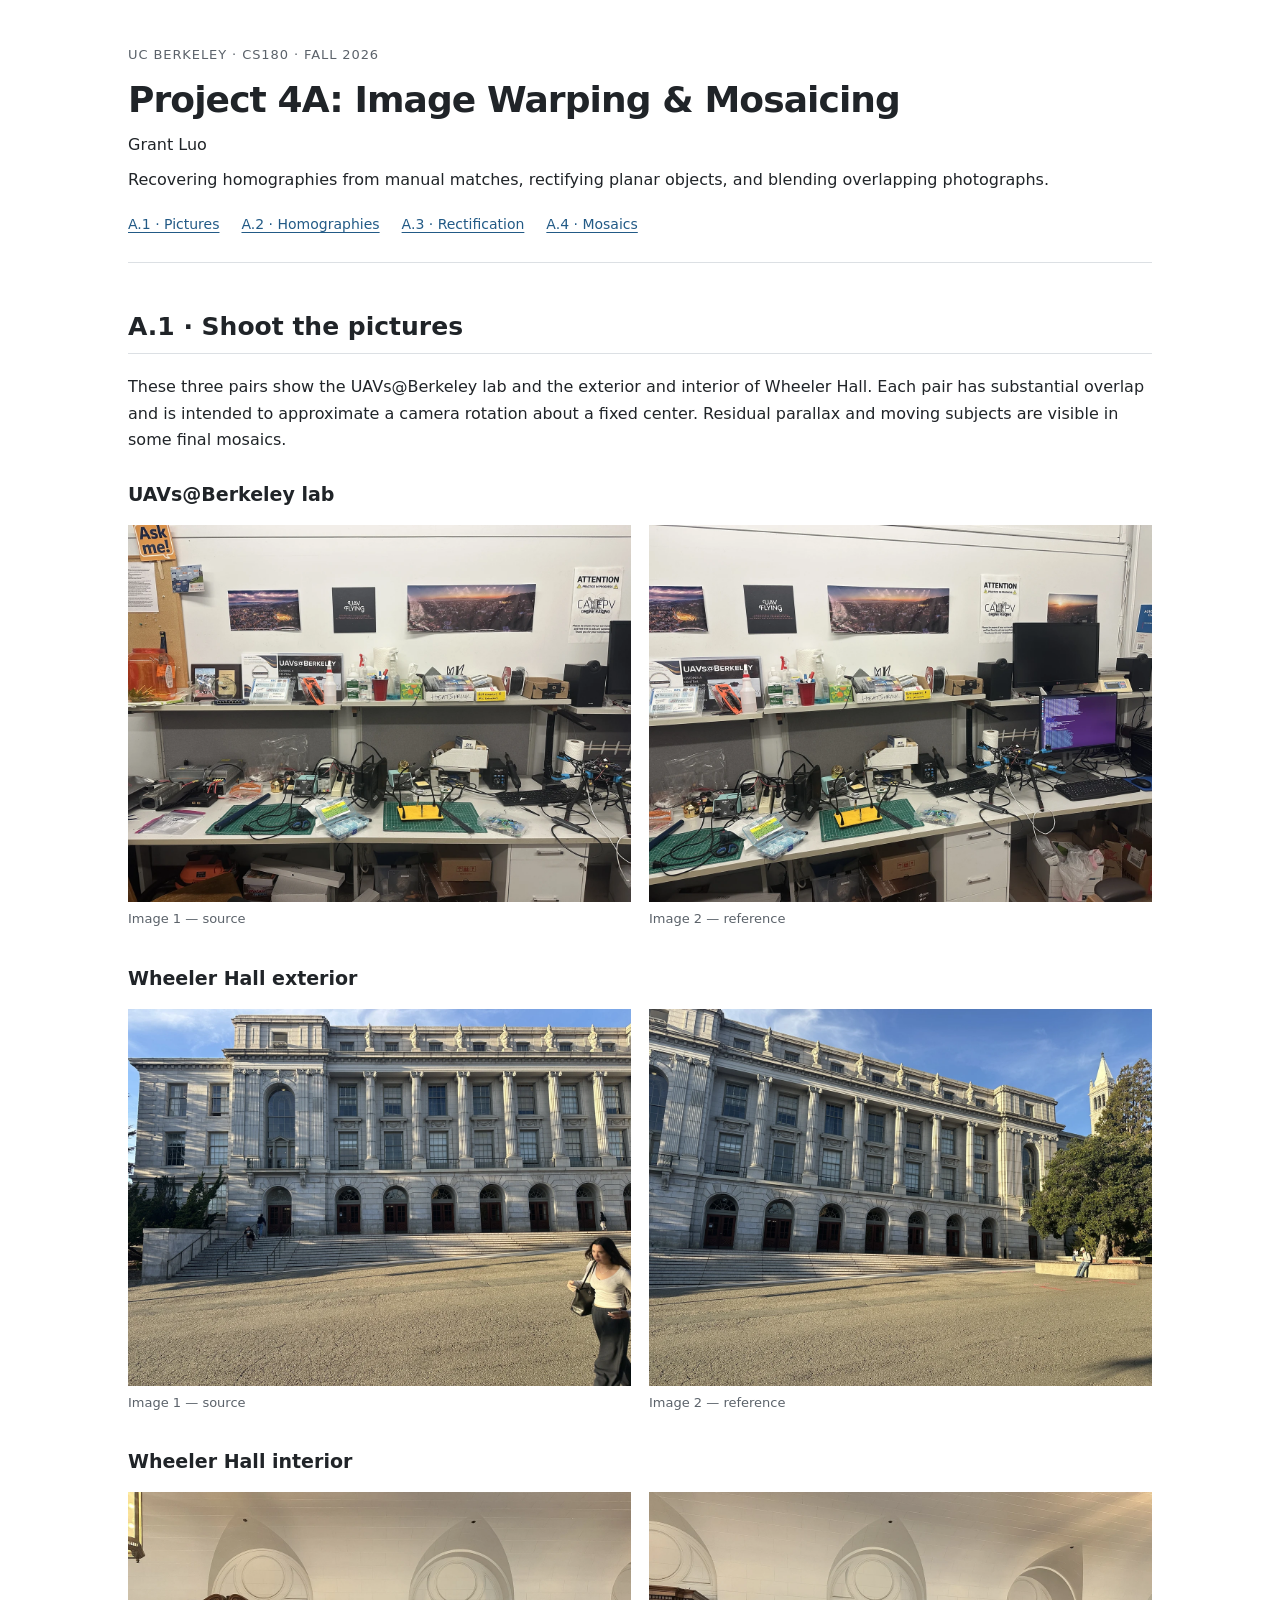
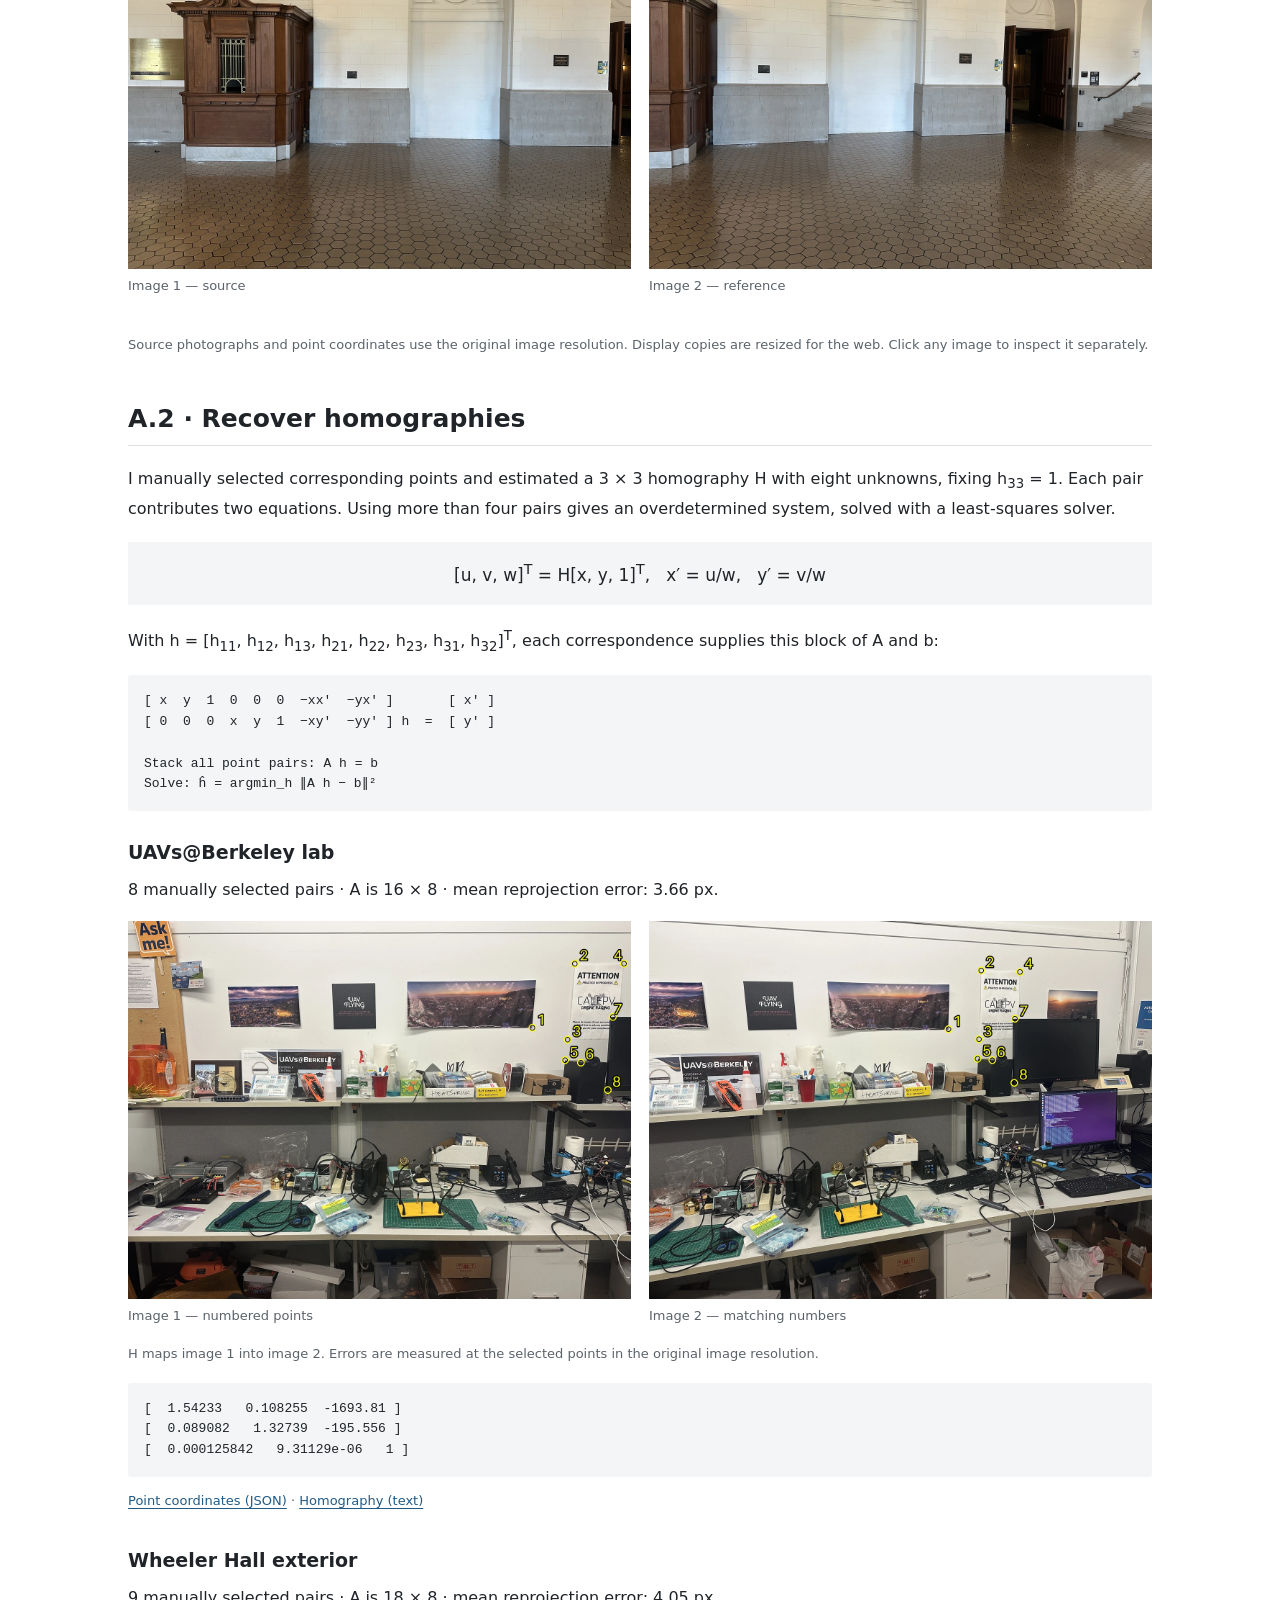
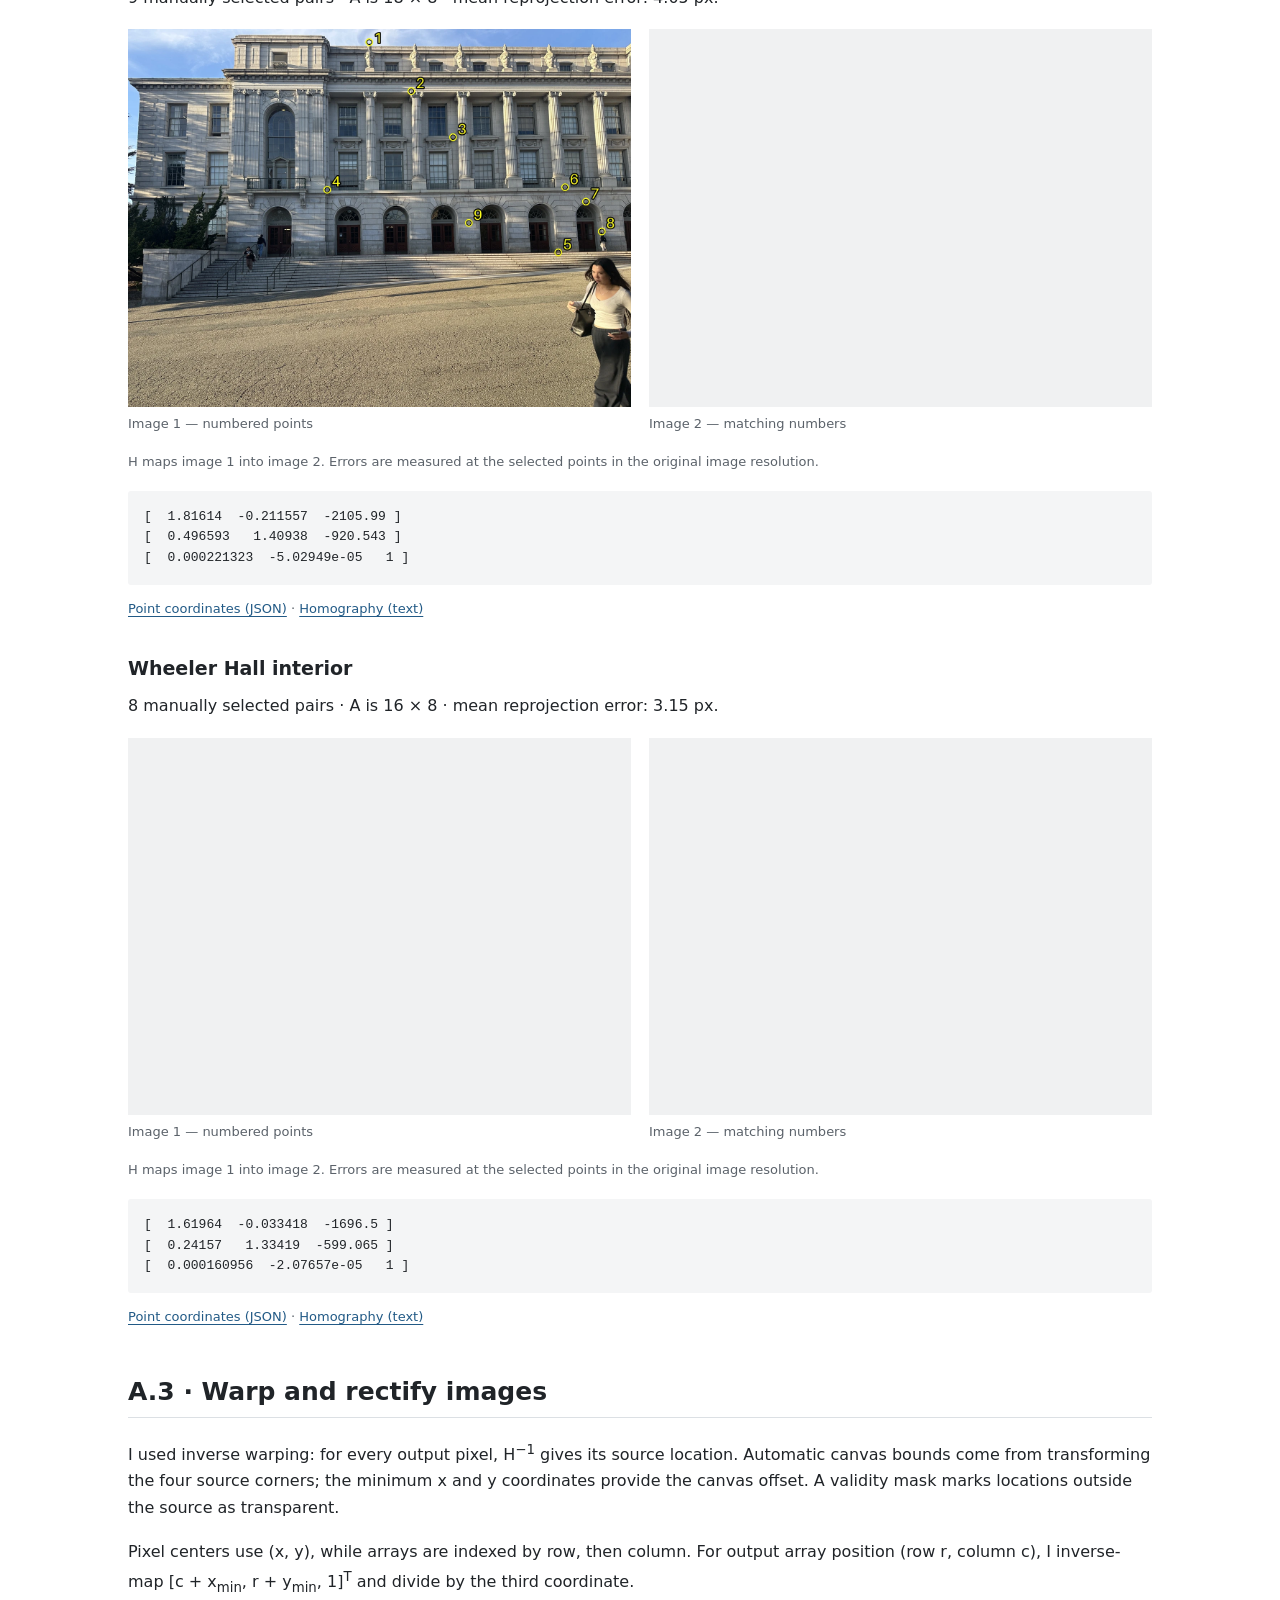
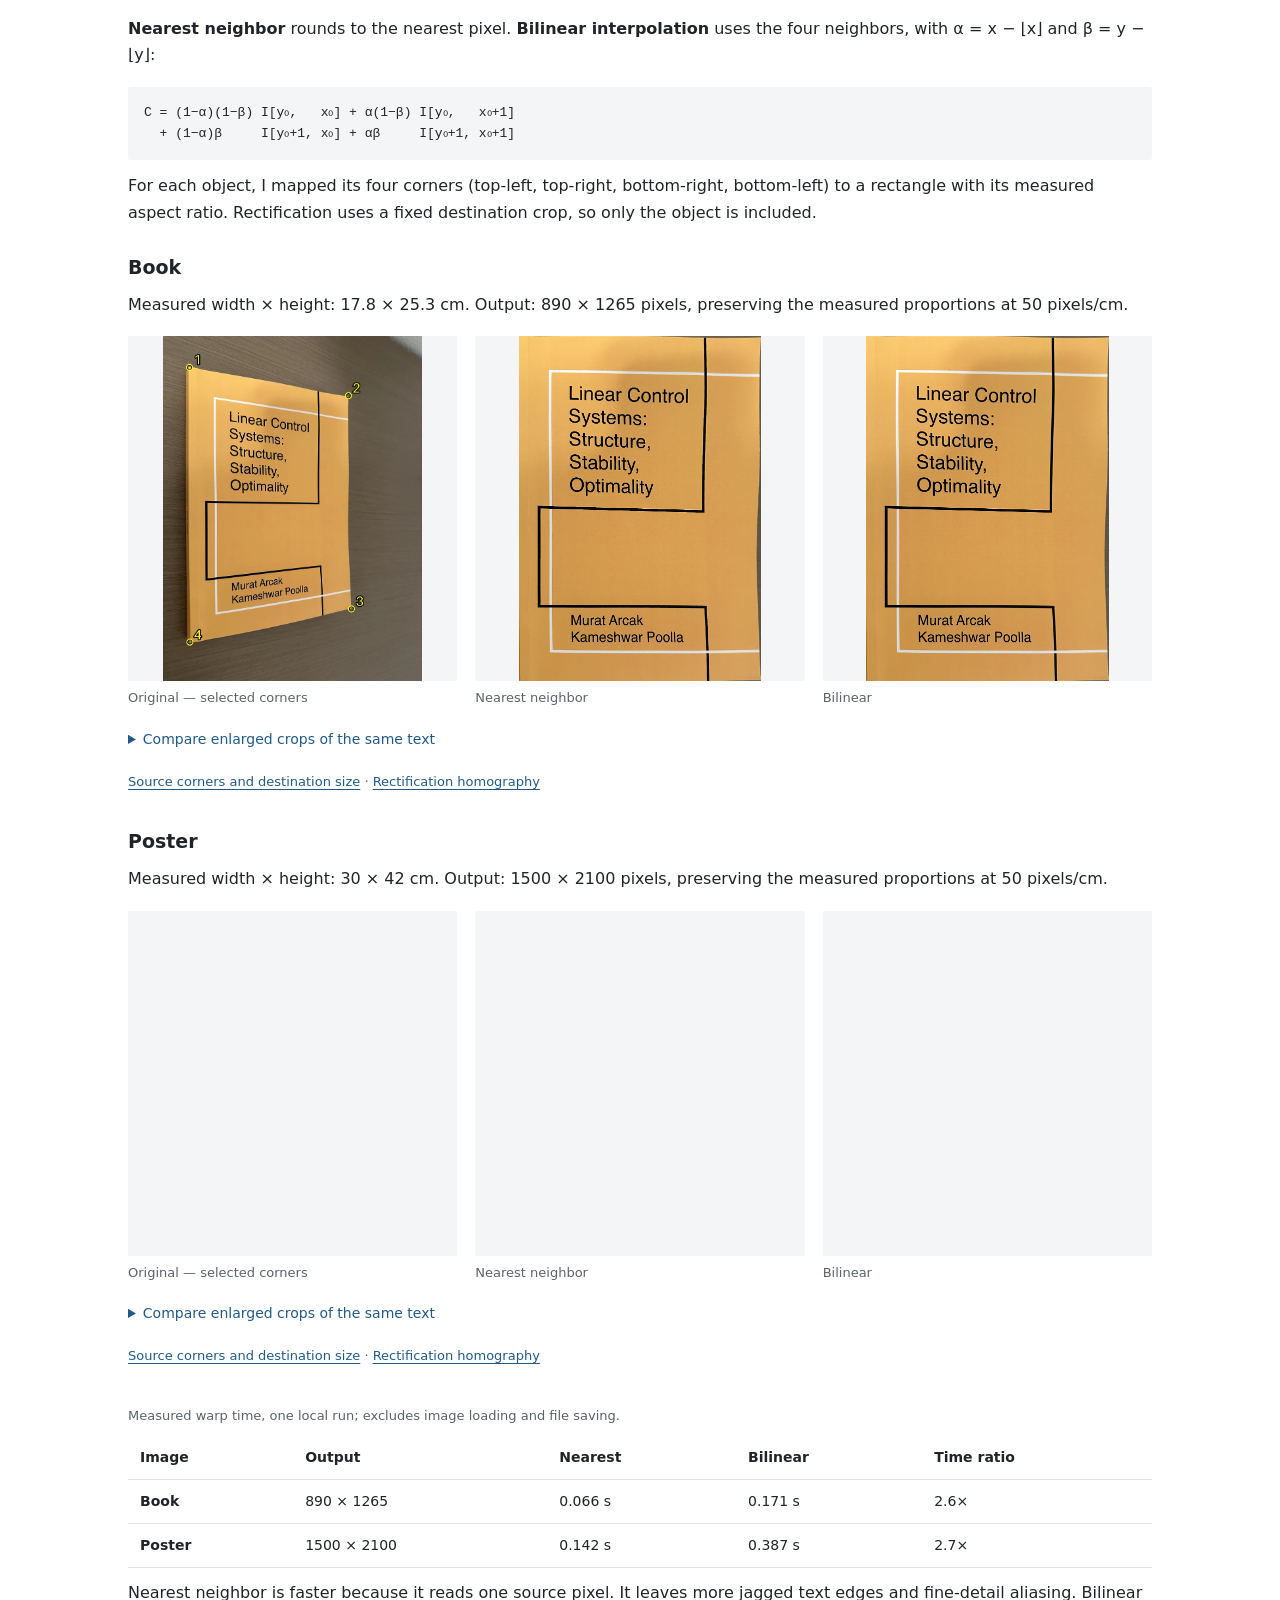
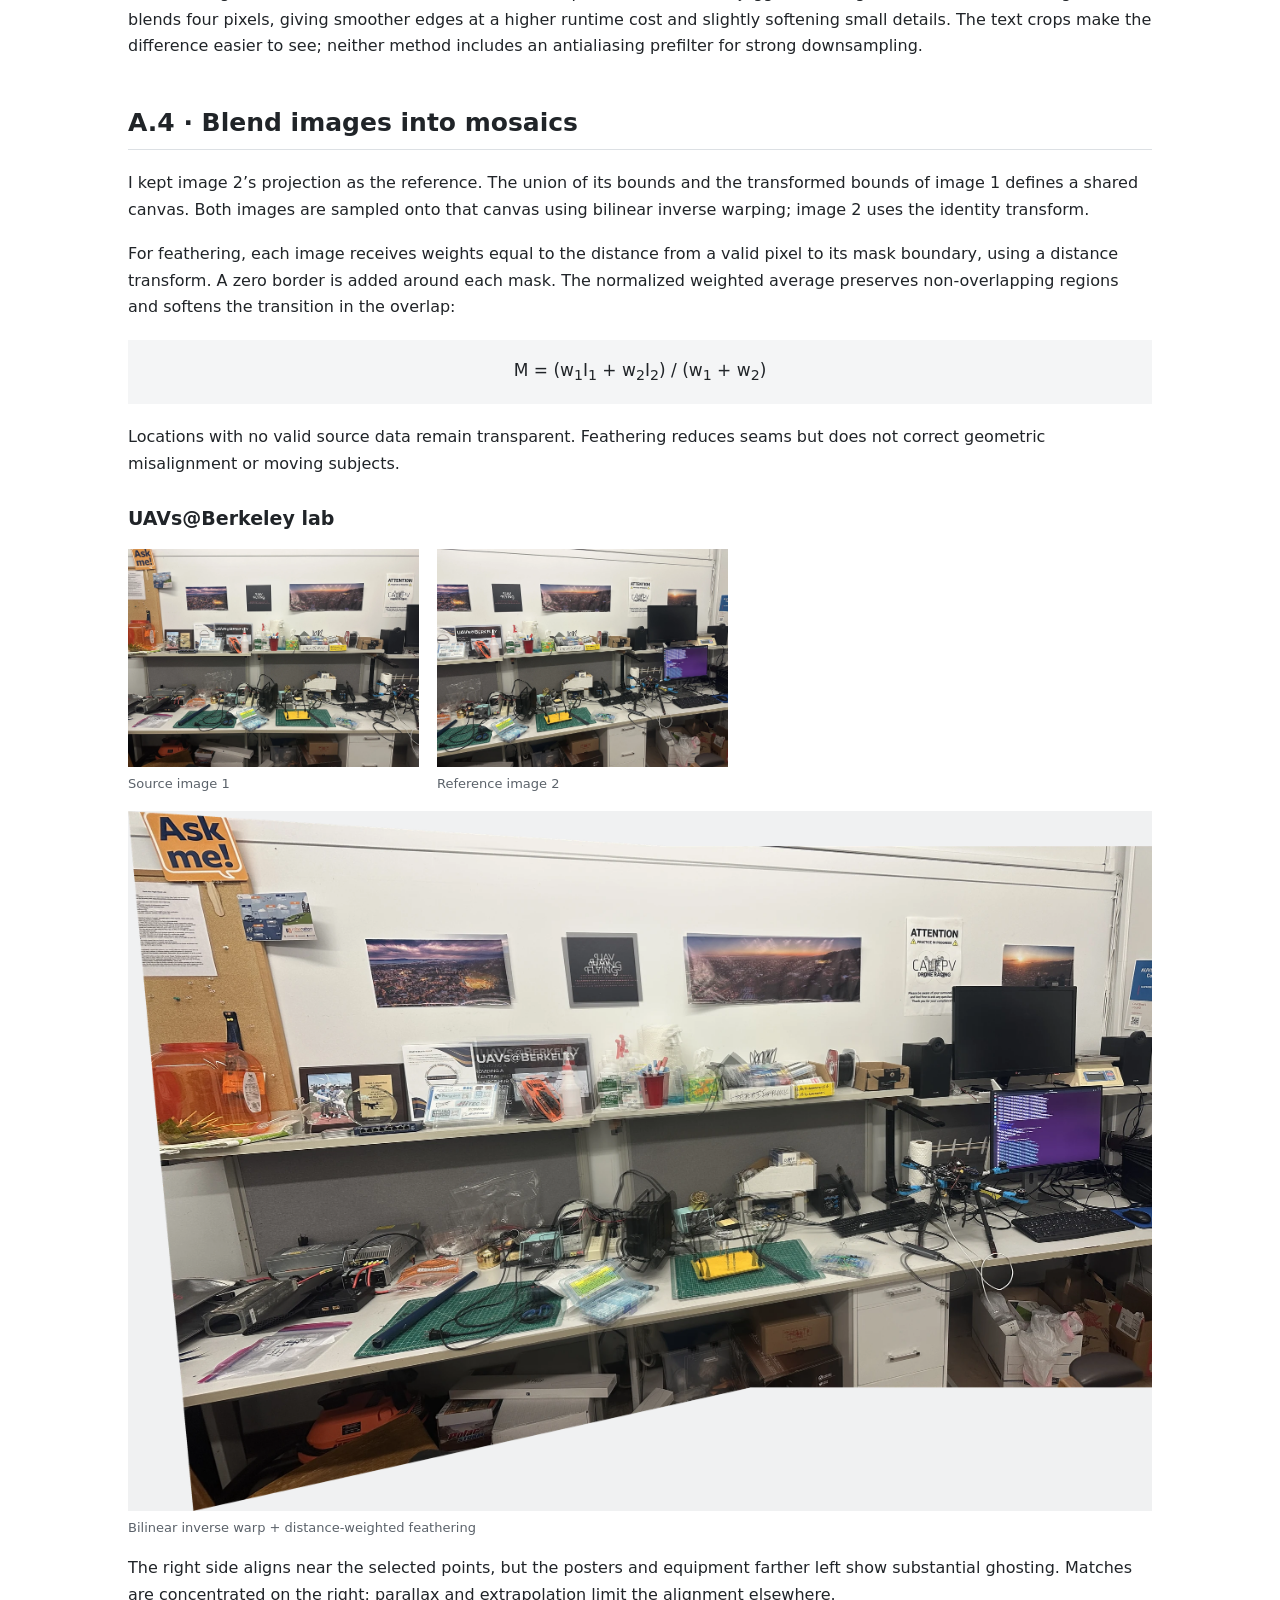
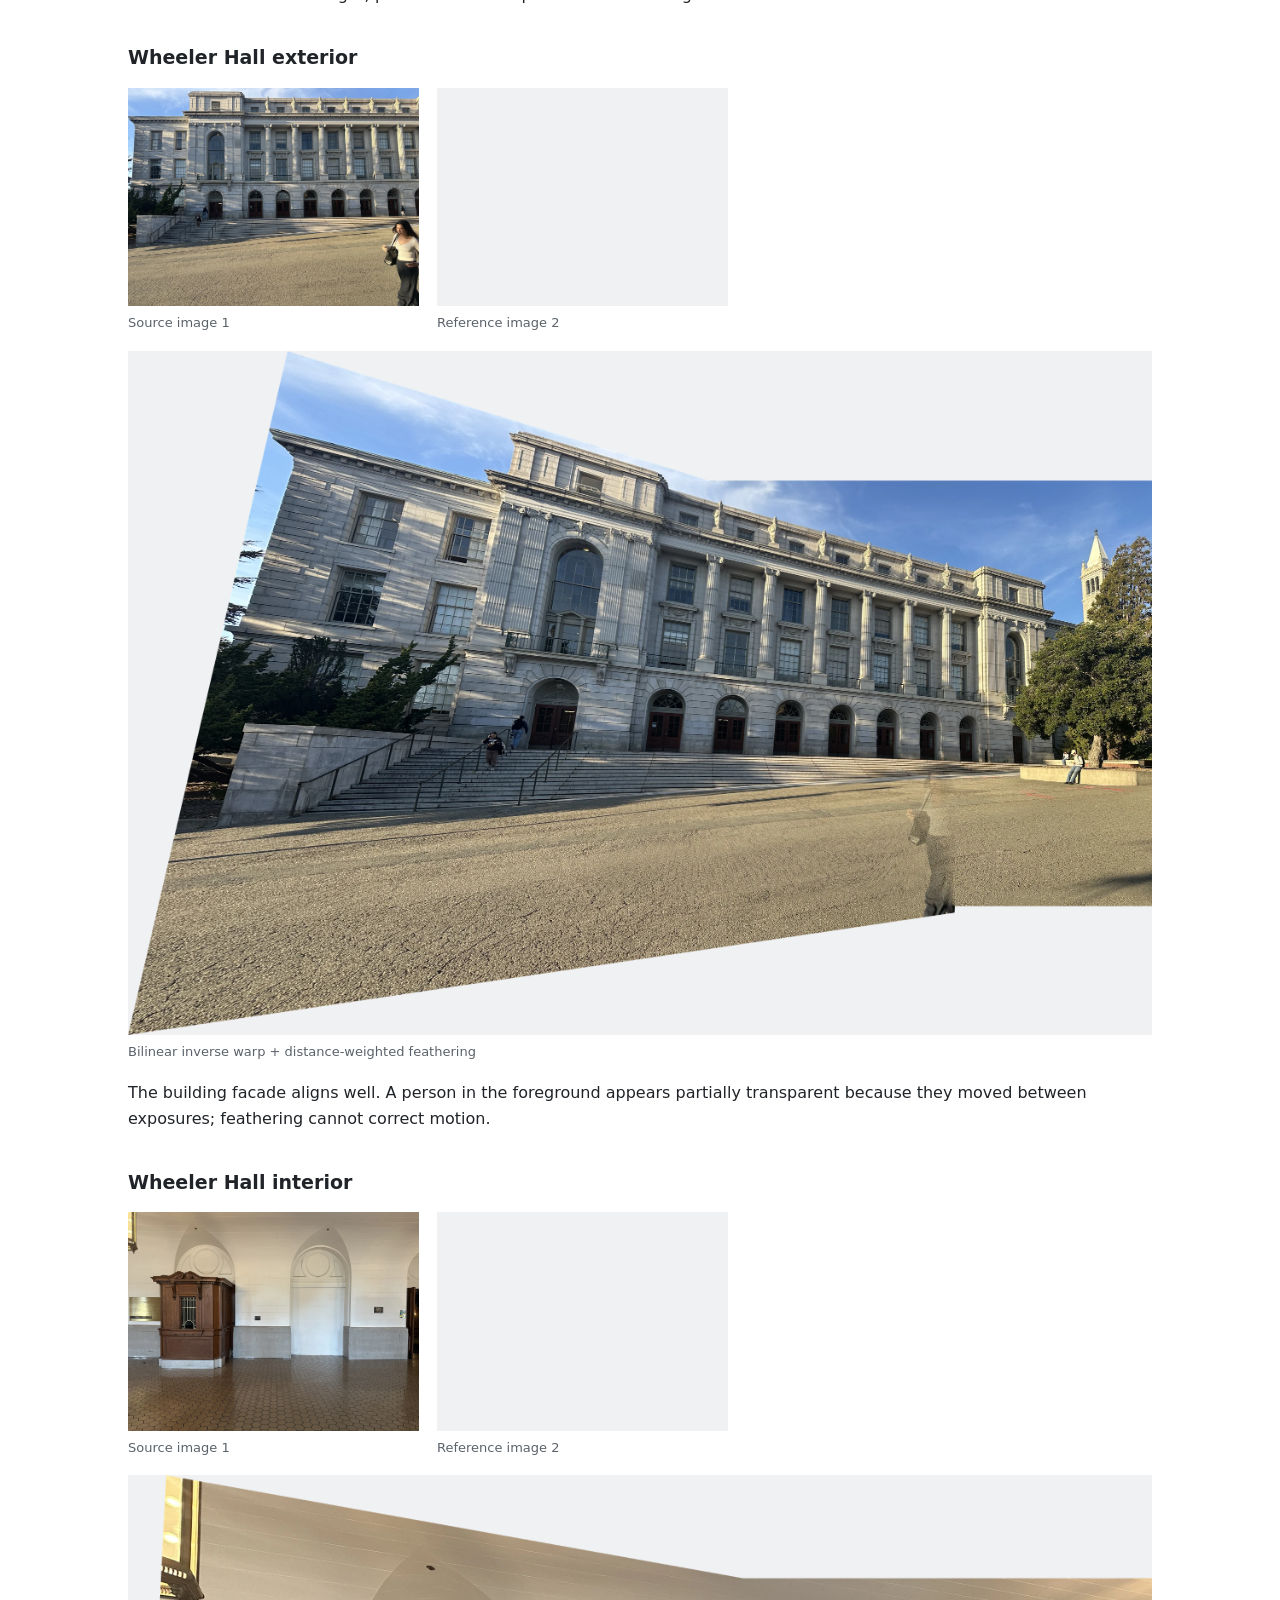
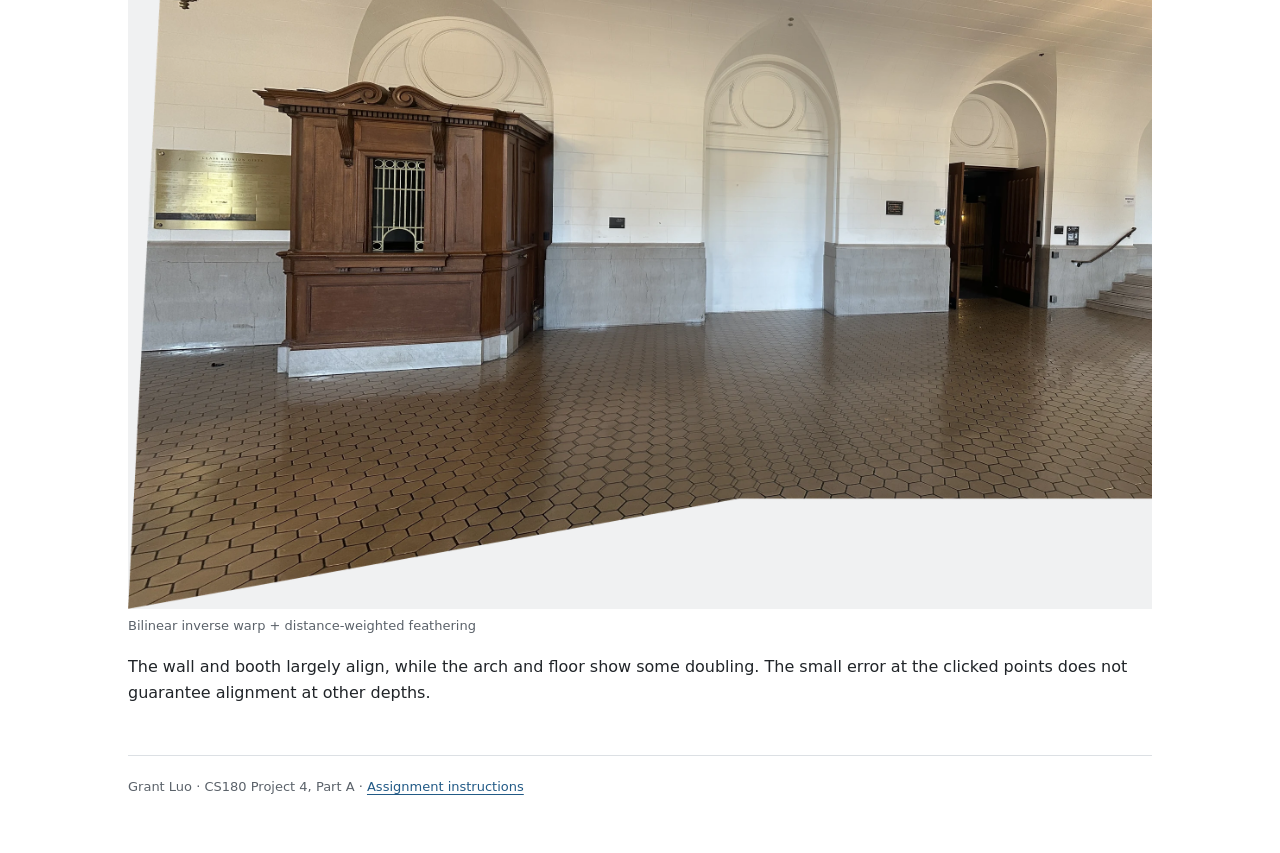
==== cs180/proj4/index.html @ c2da8682 "Complete Proj 4 Part A" ====
<!doctype html>
<html lang="en">
<head>
  <meta charset="utf-8">
  <meta name="viewport" content="width=device-width, initial-scale=1">
  <meta name="description" content="Grant Luo's CS180 Project 4A: homographies, inverse warping, image rectification, and three feathered photo mosaics.">
  <title>Project 4A · Image Warping &amp; Mosaicing · Grant Luo</title>
  <link rel="stylesheet" href="style.css">
</head>
<body>
<a class="skip" href="#main">Skip to results</a>
<header>
  <p class="eyebrow">UC BERKELEY · CS180 · FALL 2026</p>
  <h1>Project 4A: Image Warping &amp; Mosaicing</h1>
  <p>Grant Luo</p>
  <p>Recovering homographies from manual matches, rectifying planar objects, and blending overlapping photographs.</p>
  <nav aria-label="Project sections"><a href="#a1">A.1 · Pictures</a><a href="#a2">A.2 · Homographies</a><a href="#a3">A.3 · Rectification</a><a href="#a4">A.4 · Mosaics</a></nav>
</header>
<main id="main">
<section id="a1"><h2>A.1 · Shoot the pictures</h2>
  <p>These three pairs show the UAVs@Berkeley lab and the exterior and interior of Wheeler Hall. Each pair has substantial overlap and is intended to approximate a camera rotation about a fixed center. Residual parallax and moving subjects are visible in some final mosaics.</p>
  <article id="sources-lab"><h3>UAVs@Berkeley lab</h3>
      <div class="images two"><figure class=""><a href="assets/lab-source1.webp"><img src="assets/lab-source1.webp" width="1400" height="1050" loading="lazy" decoding="async" alt="UAVs@Berkeley lab, first photograph"></a><figcaption>Image 1 — source</figcaption></figure>
      <figure class=""><a href="assets/lab-source2.webp"><img src="assets/lab-source2.webp" width="1400" height="1050" loading="lazy" decoding="async" alt="UAVs@Berkeley lab, second photograph"></a><figcaption>Image 2 — reference</figcaption></figure></div></article><article id="sources-exterior"><h3>Wheeler Hall exterior</h3>
      <div class="images two"><figure class=""><a href="assets/exterior-source1.webp"><img src="assets/exterior-source1.webp" width="1400" height="1050" loading="lazy" decoding="async" alt="Wheeler Hall exterior, first photograph"></a><figcaption>Image 1 — source</figcaption></figure>
      <figure class=""><a href="assets/exterior-source2.webp"><img src="assets/exterior-source2.webp" width="1400" height="1050" loading="lazy" decoding="async" alt="Wheeler Hall exterior, second photograph"></a><figcaption>Image 2 — reference</figcaption></figure></div></article><article id="sources-interior"><h3>Wheeler Hall interior</h3>
      <div class="images two"><figure class=""><a href="assets/interior-source1.webp"><img src="assets/interior-source1.webp" width="1400" height="1050" loading="lazy" decoding="async" alt="Wheeler Hall interior, first photograph"></a><figcaption>Image 1 — source</figcaption></figure>
      <figure class=""><a href="assets/interior-source2.webp"><img src="assets/interior-source2.webp" width="1400" height="1050" loading="lazy" decoding="async" alt="Wheeler Hall interior, second photograph"></a><figcaption>Image 2 — reference</figcaption></figure></div></article>
  <p class="small">Source photographs and point coordinates use the original image resolution. Display copies are resized for the web. Click any image to inspect it separately.</p>
</section>
<section id="a2"><h2>A.2 · Recover homographies</h2>
  <p>I manually selected corresponding points and estimated a 3 × 3 homography H with eight unknowns, fixing h<sub>33</sub> = 1. Each pair contributes two equations. Using more than four pairs gives an overdetermined system, solved with a least-squares solver.</p>
  <div class="equation">[u, v, w]<sup>T</sup> = H[x, y, 1]<sup>T</sup>, &nbsp; x′ = u/w, &nbsp; y′ = v/w</div>
  <p>With h = [h<sub>11</sub>, h<sub>12</sub>, h<sub>13</sub>, h<sub>21</sub>, h<sub>22</sub>, h<sub>23</sub>, h<sub>31</sub>, h<sub>32</sub>]<sup>T</sup>, each correspondence supplies this block of A and b:</p>
  <pre aria-label="Homography linear system">[ x  y  1  0  0  0  −xx′  −yx′ ]       [ x′ ]
[ 0  0  0  x  y  1  −xy′  −yy′ ] h  =  [ y′ ]

Stack all point pairs: A h = b
Solve: ĥ = argmin_h ‖A h − b‖²</pre>
  <article><h3>UAVs@Berkeley lab</h3>
      <p>8 manually selected pairs · A is 16 × 8 · mean reprojection error: 3.66 px.</p>
      <div class="images two"><figure class=""><a href="assets/lab-points1.webp"><img src="assets/lab-points1.webp" width="1400" height="1050" loading="lazy" decoding="async" alt="Image 1 — numbered points"></a><figcaption>Image 1 — numbered points</figcaption></figure>
      <figure class=""><a href="assets/lab-points2.webp"><img src="assets/lab-points2.webp" width="1400" height="1050" loading="lazy" decoding="async" alt="Image 2 — matching numbers"></a><figcaption>Image 2 — matching numbers</figcaption></figure></div>
      <p class="small">H maps image 1 into image 2. Errors are measured at the selected points in the original image resolution.</p>
      <pre aria-label="UAVs@Berkeley lab homography">[  1.54233   0.108255  -1693.81 ]
[  0.089082   1.32739  -195.556 ]
[  0.000125842   9.31129e-06   1 ]</pre>
      <p class="small"><a href="data/club_lab_normal_club_lab_angled.json">Point coordinates (JSON)</a> · <a href="data/lab-H.txt">Homography (text)</a></p></article><article><h3>Wheeler Hall exterior</h3>
      <p>9 manually selected pairs · A is 18 × 8 · mean reprojection error: 4.05 px.</p>
      <div class="images two"><figure class=""><a href="assets/exterior-points1.webp"><img src="assets/exterior-points1.webp" width="1400" height="1050" loading="lazy" decoding="async" alt="Image 1 — numbered points"></a><figcaption>Image 1 — numbered points</figcaption></figure>
      <figure class=""><a href="assets/exterior-points2.webp"><img src="assets/exterior-points2.webp" width="1400" height="1050" loading="lazy" decoding="async" alt="Image 2 — matching numbers"></a><figcaption>Image 2 — matching numbers</figcaption></figure></div>
      <p class="small">H maps image 1 into image 2. Errors are measured at the selected points in the original image resolution.</p>
      <pre aria-label="Wheeler Hall exterior homography">[  1.81614  -0.211557  -2105.99 ]
[  0.496593   1.40938  -920.543 ]
[  0.000221323  -5.02949e-05   1 ]</pre>
      <p class="small"><a href="data/wheeler_hall_exterior_normal_wheeler_hall_exterior_angled.json">Point coordinates (JSON)</a> · <a href="data/exterior-H.txt">Homography (text)</a></p></article><article><h3>Wheeler Hall interior</h3>
      <p>8 manually selected pairs · A is 16 × 8 · mean reprojection error: 3.15 px.</p>
      <div class="images two"><figure class=""><a href="assets/interior-points1.webp"><img src="assets/interior-points1.webp" width="1400" height="1050" loading="lazy" decoding="async" alt="Image 1 — numbered points"></a><figcaption>Image 1 — numbered points</figcaption></figure>
      <figure class=""><a href="assets/interior-points2.webp"><img src="assets/interior-points2.webp" width="1400" height="1050" loading="lazy" decoding="async" alt="Image 2 — matching numbers"></a><figcaption>Image 2 — matching numbers</figcaption></figure></div>
      <p class="small">H maps image 1 into image 2. Errors are measured at the selected points in the original image resolution.</p>
      <pre aria-label="Wheeler Hall interior homography">[  1.61964  -0.033418  -1696.5 ]
[  0.24157   1.33419  -599.065 ]
[  0.000160956  -2.07657e-05   1 ]</pre>
      <p class="small"><a href="data/wheeler_hall_interior_normal_wheeler_hall_interior_angled.json">Point coordinates (JSON)</a> · <a href="data/interior-H.txt">Homography (text)</a></p></article>
</section>
<section id="a3"><h2>A.3 · Warp and rectify images</h2>
  <p>I used inverse warping: for every output pixel, H<sup>−1</sup> gives its source location. Automatic canvas bounds come from transforming the four source corners; the minimum x and y coordinates provide the canvas offset. A validity mask marks locations outside the source as transparent.</p>
  <p>Pixel centers use (x, y), while arrays are indexed by row, then column. For output array position (row r, column c), I inverse-map [c + x<sub>min</sub>, r + y<sub>min</sub>, 1]<sup>T</sup> and divide by the third coordinate.</p>
  <p><strong>Nearest neighbor</strong> rounds to the nearest pixel. <strong>Bilinear interpolation</strong> uses the four neighbors, with α = x − ⌊x⌋ and β = y − ⌊y⌋:</p>
  <pre>C = (1−α)(1−β) I[y₀,   x₀] + α(1−β) I[y₀,   x₀+1]
  + (1−α)β     I[y₀+1, x₀] + αβ     I[y₀+1, x₀+1]</pre>
  <p>For each object, I mapped its four corners (top-left, top-right, bottom-right, bottom-left) to a rectangle with its measured aspect ratio. Rectification uses a fixed destination crop, so only the object is included.</p>
  <article><h3>Book</h3>
      <p>Measured width × height: 17.8 × 25.3 cm. Output: 890 × 1265 pixels, preserving the measured proportions at 50 pixels/cm.</p>
      <div class="images three rectifications">
      <figure class=""><a href="assets/book-original.webp"><img src="assets/book-original.webp" width="787" height="1050" loading="lazy" decoding="async" alt="Original — selected corners"></a><figcaption>Original — selected corners</figcaption></figure>
      <figure class=""><a href="assets/book-nn.webp"><img src="assets/book-nn.webp" width="890" height="1265" loading="lazy" decoding="async" alt="Nearest neighbor"></a><figcaption>Nearest neighbor</figcaption></figure>
      <figure class=""><a href="assets/book-bilinear.webp"><img src="assets/book-bilinear.webp" width="890" height="1265" loading="lazy" decoding="async" alt="Bilinear"></a><figcaption>Bilinear</figcaption></figure></div>
      <details><summary>Compare enlarged crops of the same text</summary>
      <div class="images two crops"><figure class=""><a href="assets/book-nn-crop.webp"><img src="assets/book-nn-crop.webp" width="300" height="180" loading="lazy" decoding="async" alt="Nearest neighbor — detail"></a><figcaption>Nearest neighbor — detail</figcaption></figure>
      <figure class=""><a href="assets/book-bilinear-crop.webp"><img src="assets/book-bilinear-crop.webp" width="300" height="180" loading="lazy" decoding="async" alt="Bilinear — detail"></a><figcaption>Bilinear — detail</figcaption></figure></div></details>
      <p class="small"><a href="data/book_rectification.json">Source corners and destination size</a> · <a href="data/book-rectification-H.txt">Rectification homography</a></p></article><article><h3>Poster</h3>
      <p>Measured width × height: 30 × 42 cm. Output: 1500 × 2100 pixels, preserving the measured proportions at 50 pixels/cm.</p>
      <div class="images three rectifications">
      <figure class=""><a href="assets/poster-original.webp"><img src="assets/poster-original.webp" width="787" height="1050" loading="lazy" decoding="async" alt="Original — selected corners"></a><figcaption>Original — selected corners</figcaption></figure>
      <figure class=""><a href="assets/poster-nn.webp"><img src="assets/poster-nn.webp" width="1500" height="2100" loading="lazy" decoding="async" alt="Nearest neighbor"></a><figcaption>Nearest neighbor</figcaption></figure>
      <figure class=""><a href="assets/poster-bilinear.webp"><img src="assets/poster-bilinear.webp" width="1500" height="2100" loading="lazy" decoding="async" alt="Bilinear"></a><figcaption>Bilinear</figcaption></figure></div>
      <details><summary>Compare enlarged crops of the same text</summary>
      <div class="images two crops"><figure class=""><a href="assets/poster-nn-crop.webp"><img src="assets/poster-nn-crop.webp" width="300" height="180" loading="lazy" decoding="async" alt="Nearest neighbor — detail"></a><figcaption>Nearest neighbor — detail</figcaption></figure>
      <figure class=""><a href="assets/poster-bilinear-crop.webp"><img src="assets/poster-bilinear-crop.webp" width="300" height="180" loading="lazy" decoding="async" alt="Bilinear — detail"></a><figcaption>Bilinear — detail</figcaption></figure></div></details>
      <p class="small"><a href="data/poster_rectification.json">Source corners and destination size</a> · <a href="data/poster-rectification-H.txt">Rectification homography</a></p></article>
  <div class="table-wrap"><table><caption>Measured warp time, one local run; excludes image loading and file saving.</caption>
    <thead><tr><th scope="col">Image</th><th scope="col">Output</th><th scope="col">Nearest</th><th scope="col">Bilinear</th><th scope="col">Time ratio</th></tr></thead>
    <tbody><tr><th scope="row">Book</th><td>890 × 1265</td><td>0.066 s</td><td>0.171 s</td><td>2.6×</td></tr><tr><th scope="row">Poster</th><td>1500 × 2100</td><td>0.142 s</td><td>0.387 s</td><td>2.7×</td></tr></tbody></table></div>
  <p>Nearest neighbor is faster because it reads one source pixel. It leaves more jagged text edges and fine-detail aliasing. Bilinear blends four pixels, giving smoother edges at a higher runtime cost and slightly softening small details. The text crops make the difference easier to see; neither method includes an antialiasing prefilter for strong downsampling.</p>
</section>
<section id="a4"><h2>A.4 · Blend images into mosaics</h2>
  <p>I kept image 2’s projection as the reference. The union of its bounds and the transformed bounds of image 1 defines a shared canvas. Both images are sampled onto that canvas using bilinear inverse warping; image 2 uses the identity transform.</p>
  <p>For feathering, each image receives weights equal to the distance from a valid pixel to its mask boundary, using a distance transform. A zero border is added around each mask. The normalized weighted average preserves non-overlapping regions and softens the transition in the overlap:</p>
  <div class="equation">M = (w<sub>1</sub>I<sub>1</sub> + w<sub>2</sub>I<sub>2</sub>) / (w<sub>1</sub> + w<sub>2</sub>)</div>
  <p>Locations with no valid source data remain transparent. Feathering reduces seams but does not correct geometric misalignment or moving subjects.</p>
  <article><h3>UAVs@Berkeley lab</h3><div class="images two mosaic-sources">
      <figure class=""><a href="assets/lab-source1.webp"><img src="assets/lab-source1.webp" width="1400" height="1050" loading="lazy" decoding="async" alt="Source image 1"></a><figcaption>Source image 1</figcaption></figure><figure class=""><a href="assets/lab-source2.webp"><img src="assets/lab-source2.webp" width="1400" height="1050" loading="lazy" decoding="async" alt="Reference image 2"></a><figcaption>Reference image 2</figcaption></figure></div>
      <figure class="mosaic"><a href="assets/lab-mosaic.webp"><img src="assets/lab-mosaic.webp" width="2400" height="1639" loading="lazy" decoding="async" alt="UAVs@Berkeley lab blended mosaic"></a><figcaption>Bilinear inverse warp + distance-weighted feathering</figcaption></figure>
      <p>The right side aligns near the selected points, but the posters and equipment farther left show substantial ghosting. Matches are concentrated on the right; parallax and extrapolation limit the alignment elsewhere.</p></article><article><h3>Wheeler Hall exterior</h3><div class="images two mosaic-sources">
      <figure class=""><a href="assets/exterior-source1.webp"><img src="assets/exterior-source1.webp" width="1400" height="1050" loading="lazy" decoding="async" alt="Source image 1"></a><figcaption>Source image 1</figcaption></figure><figure class=""><a href="assets/exterior-source2.webp"><img src="assets/exterior-source2.webp" width="1400" height="1050" loading="lazy" decoding="async" alt="Reference image 2"></a><figcaption>Reference image 2</figcaption></figure></div>
      <figure class="mosaic"><a href="assets/exterior-mosaic.webp"><img src="assets/exterior-mosaic.webp" width="2400" height="1605" loading="lazy" decoding="async" alt="Wheeler Hall exterior blended mosaic"></a><figcaption>Bilinear inverse warp + distance-weighted feathering</figcaption></figure>
      <p>The building facade aligns well. A person in the foreground appears partially transparent because they moved between exposures; feathering cannot correct motion.</p></article><article><h3>Wheeler Hall interior</h3><div class="images two mosaic-sources">
      <figure class=""><a href="assets/interior-source1.webp"><img src="assets/interior-source1.webp" width="1400" height="1050" loading="lazy" decoding="async" alt="Source image 1"></a><figcaption>Source image 1</figcaption></figure><figure class=""><a href="assets/interior-source2.webp"><img src="assets/interior-source2.webp" width="1400" height="1050" loading="lazy" decoding="async" alt="Reference image 2"></a><figcaption>Reference image 2</figcaption></figure></div>
      <figure class="mosaic"><a href="assets/interior-mosaic.webp"><img src="assets/interior-mosaic.webp" width="2371" height="1700" loading="lazy" decoding="async" alt="Wheeler Hall interior blended mosaic"></a><figcaption>Bilinear inverse warp + distance-weighted feathering</figcaption></figure>
      <p>The wall and booth largely align, while the arch and floor show some doubling. The small error at the clicked points does not guarantee alignment at other depths.</p></article>
</section>
</main>
<footer>Grant Luo · CS180 Project 4, Part A · <a href="https://cal-cs180.github.io/fa26/hw/proj3/partA.html">Assignment instructions</a></footer>
</body>
</html>
---- cs180/proj4/style.css ----
:root { color-scheme: light; --ink:#202428; --muted:#5b626a; --line:#dce0e4; --accent:#225a86; }
* { box-sizing:border-box; }
html { scroll-behavior:auto; }
body { margin:0 auto; max-width:1080px; padding:44px 28px 56px; color:var(--ink); background:#fff; font:16px/1.65 system-ui,sans-serif; }
a { color:var(--accent); text-underline-offset:3px; }
a:hover { text-decoration-thickness:2px; }
a:focus-visible, summary:focus-visible { outline:3px solid #225a86; outline-offset:4px; }
.skip { position:absolute; left:20px; top:-70px; background:#fff; padding:8px; }
.skip:focus { top:8px; }
header { border-bottom:1px solid var(--line); padding-bottom:26px; margin-bottom:36px; }
.eyebrow { font-size:13px; color:var(--muted); letter-spacing:.07em; margin:0 0 12px; }
h1,h2,h3 { line-height:1.25; }
h1 { font-size:36px; letter-spacing:-.025em; margin:0 0 10px; max-width:850px; }
header p { margin:8px 0; }
nav { display:flex; gap:10px 22px; flex-wrap:wrap; margin-top:20px; font-size:14px; }
section { margin:48px 0; scroll-margin-top:20px; }
h2 { font-size:25px; padding-bottom:10px; border-bottom:1px solid var(--line); }
h3 { font-size:19px; margin:0 0 12px; }
article { margin:30px 0 38px; }
p { margin:12px 0 18px; }
.images { display:grid; gap:18px; margin:18px 0; }
.two { grid-template-columns:repeat(2,minmax(0,1fr)); }
.three { grid-template-columns:repeat(3,minmax(0,1fr)); }
figure { min-width:0; margin:0; }
figure a { display:block; }
img { display:block; width:100%; height:auto; background:#f0f1f2; }
figcaption { font-size:13px; line-height:1.5; color:var(--muted); margin-top:7px; }
.small { font-size:13px; color:var(--muted); }
pre { font:13px/1.6 ui-monospace,SFMono-Regular,Consolas,monospace; background:#f4f5f6; padding:16px; overflow-x:auto; border-radius:3px; }
.equation { font-size:17px; text-align:center; background:#f4f5f6; padding:16px; margin:20px 0; overflow-x:auto; }
details { margin:20px 0; }
summary { cursor:pointer; color:var(--accent); font-size:14px; }
.rectifications img { height:345px; object-fit:contain; background:#f4f5f6; }
.mosaic-sources { max-width:600px; }
.mosaic { margin:18px 0; }
.crops img { image-rendering:pixelated; width:100%; max-width:600px; }
.crops { max-width:100%; }
.table-wrap { overflow-x:auto; }
table { width:100%; border-collapse:collapse; font-size:14px; }
caption { text-align:left; color:var(--muted); padding:0 0 10px; font-size:13px; }
th,td { text-align:left; padding:10px 12px; border-bottom:1px solid var(--line); }
td { font-variant-numeric:tabular-nums; }
footer { border-top:1px solid var(--line); padding-top:20px; margin-top:48px; font-size:13px; color:var(--muted); }
@media(max-width:650px) { body { padding:28px 18px 40px; } h1 { font-size:29px; } h2 { font-size:23px; } .two,.three { grid-template-columns:1fr; } .rectifications img { height:auto; max-height:560px; } nav { gap:10px 18px; } .equation { text-align:left; font-size:15px; } }
@media print { body { max-width:none; padding:0; font-size:10pt; } nav,.skip { display:none; } h1 { font-size:26pt; } h2 { font-size:18pt; } h3 { font-size:13pt; } figure,pre,table { break-inside:avoid; } h2,h3 { break-after:avoid; } .three { grid-template-columns:repeat(3,minmax(0,1fr)); } .two { grid-template-columns:repeat(2,minmax(0,1fr)); } .rectifications img { height:220px; } article { margin:22px 0; } .small,figcaption { font-size:8pt; } details { display:none; } a { color:inherit; } }
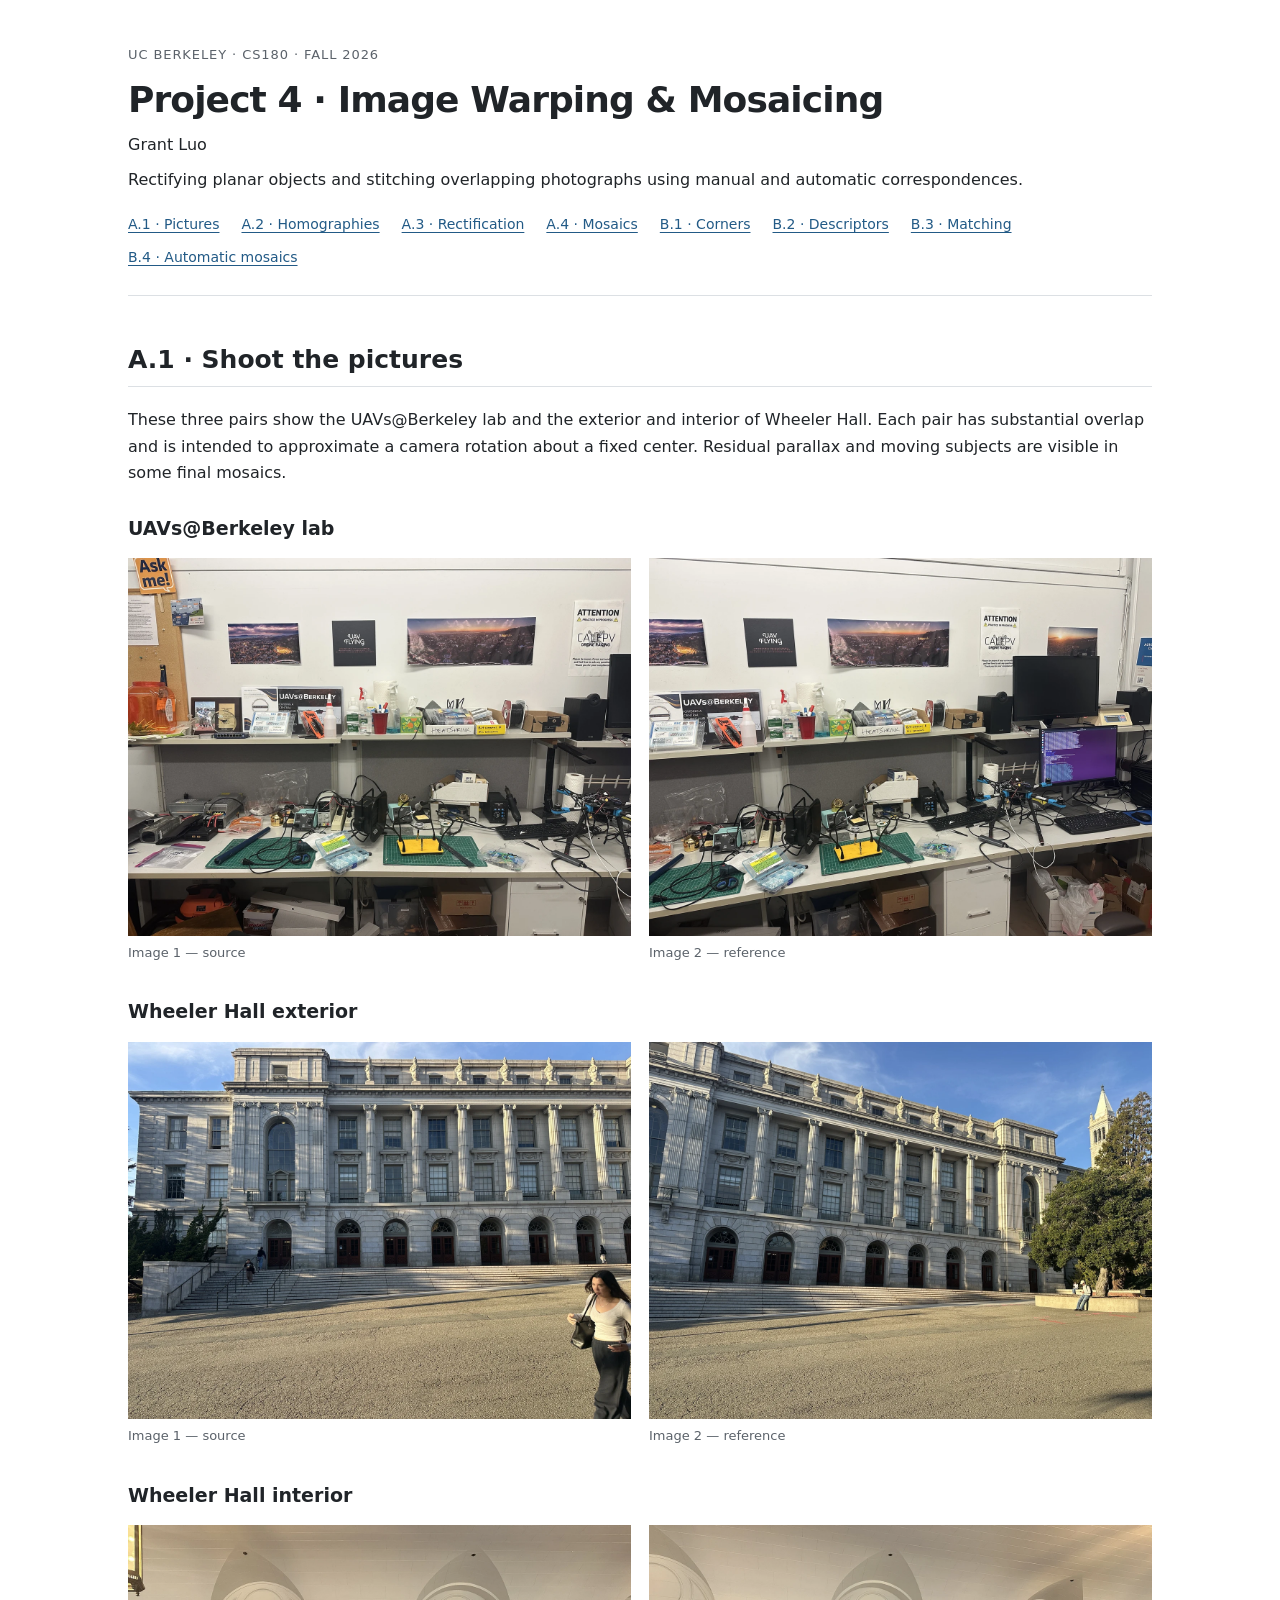
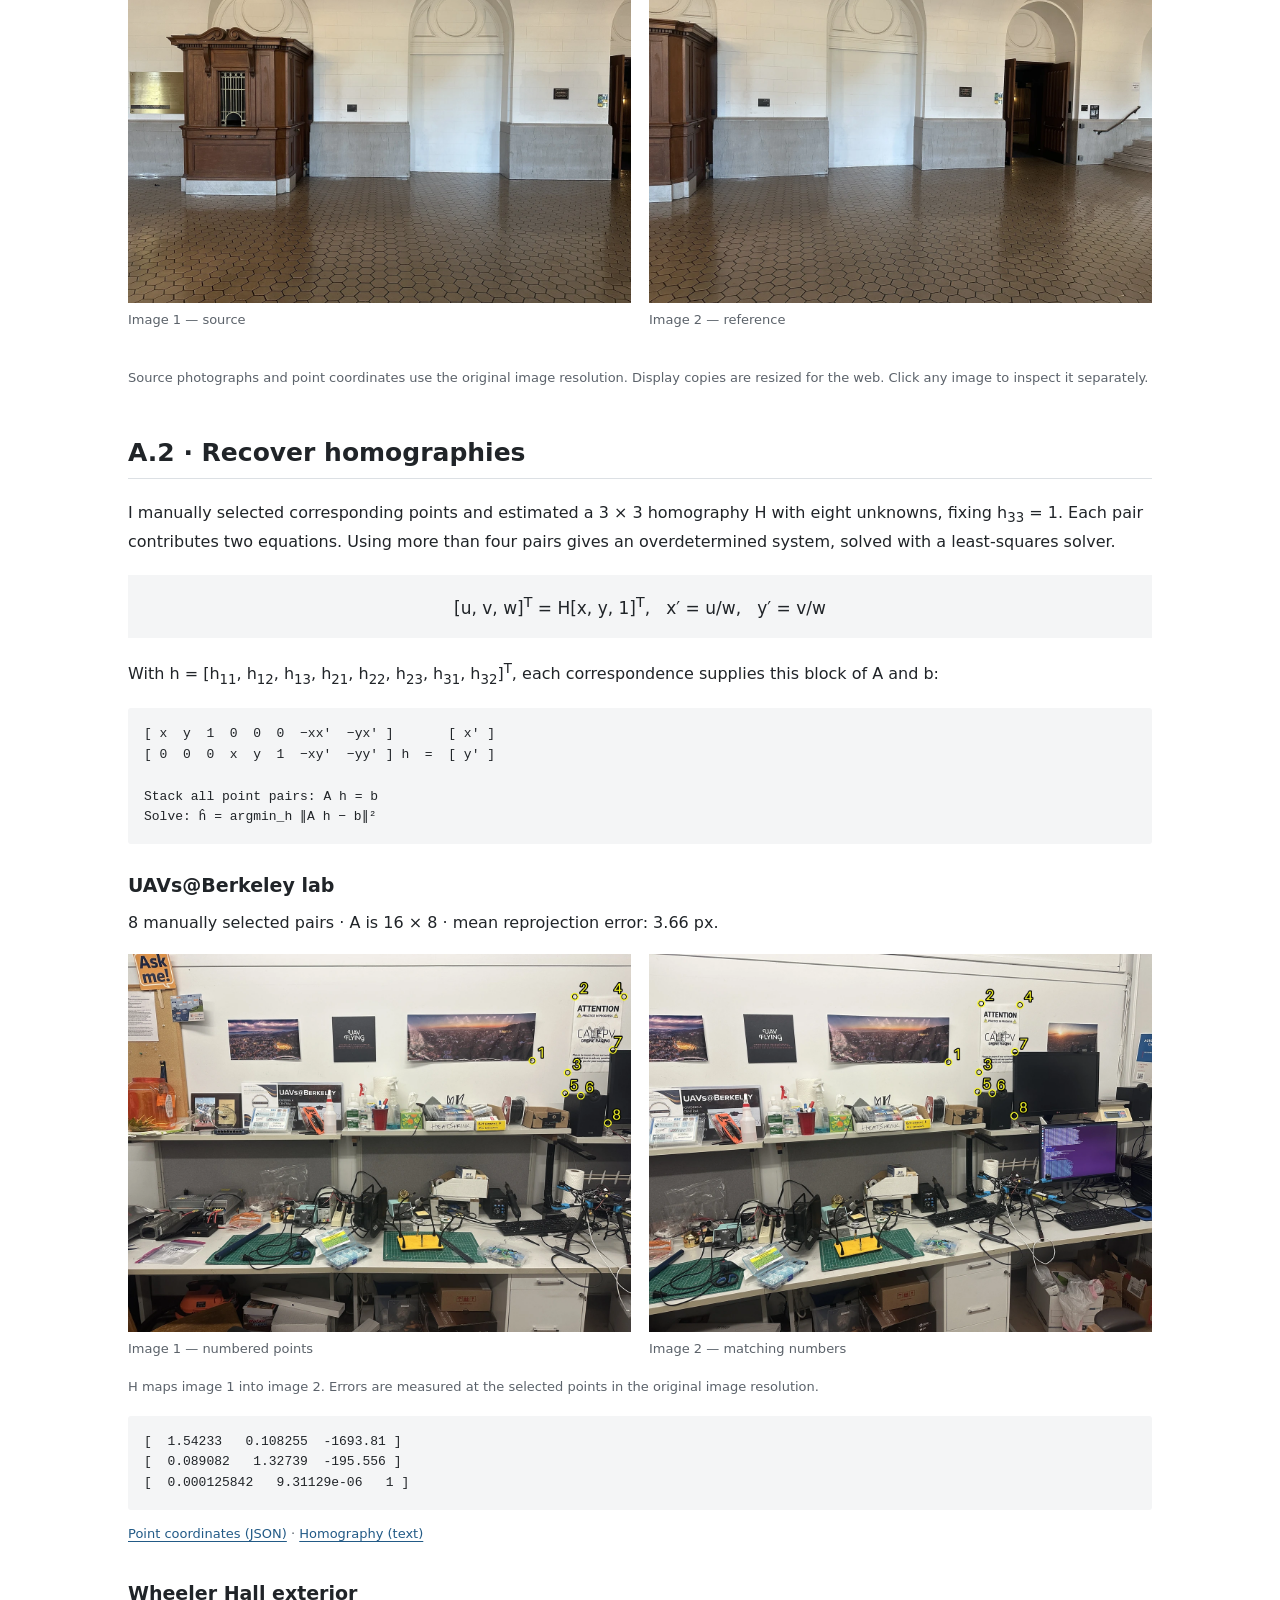
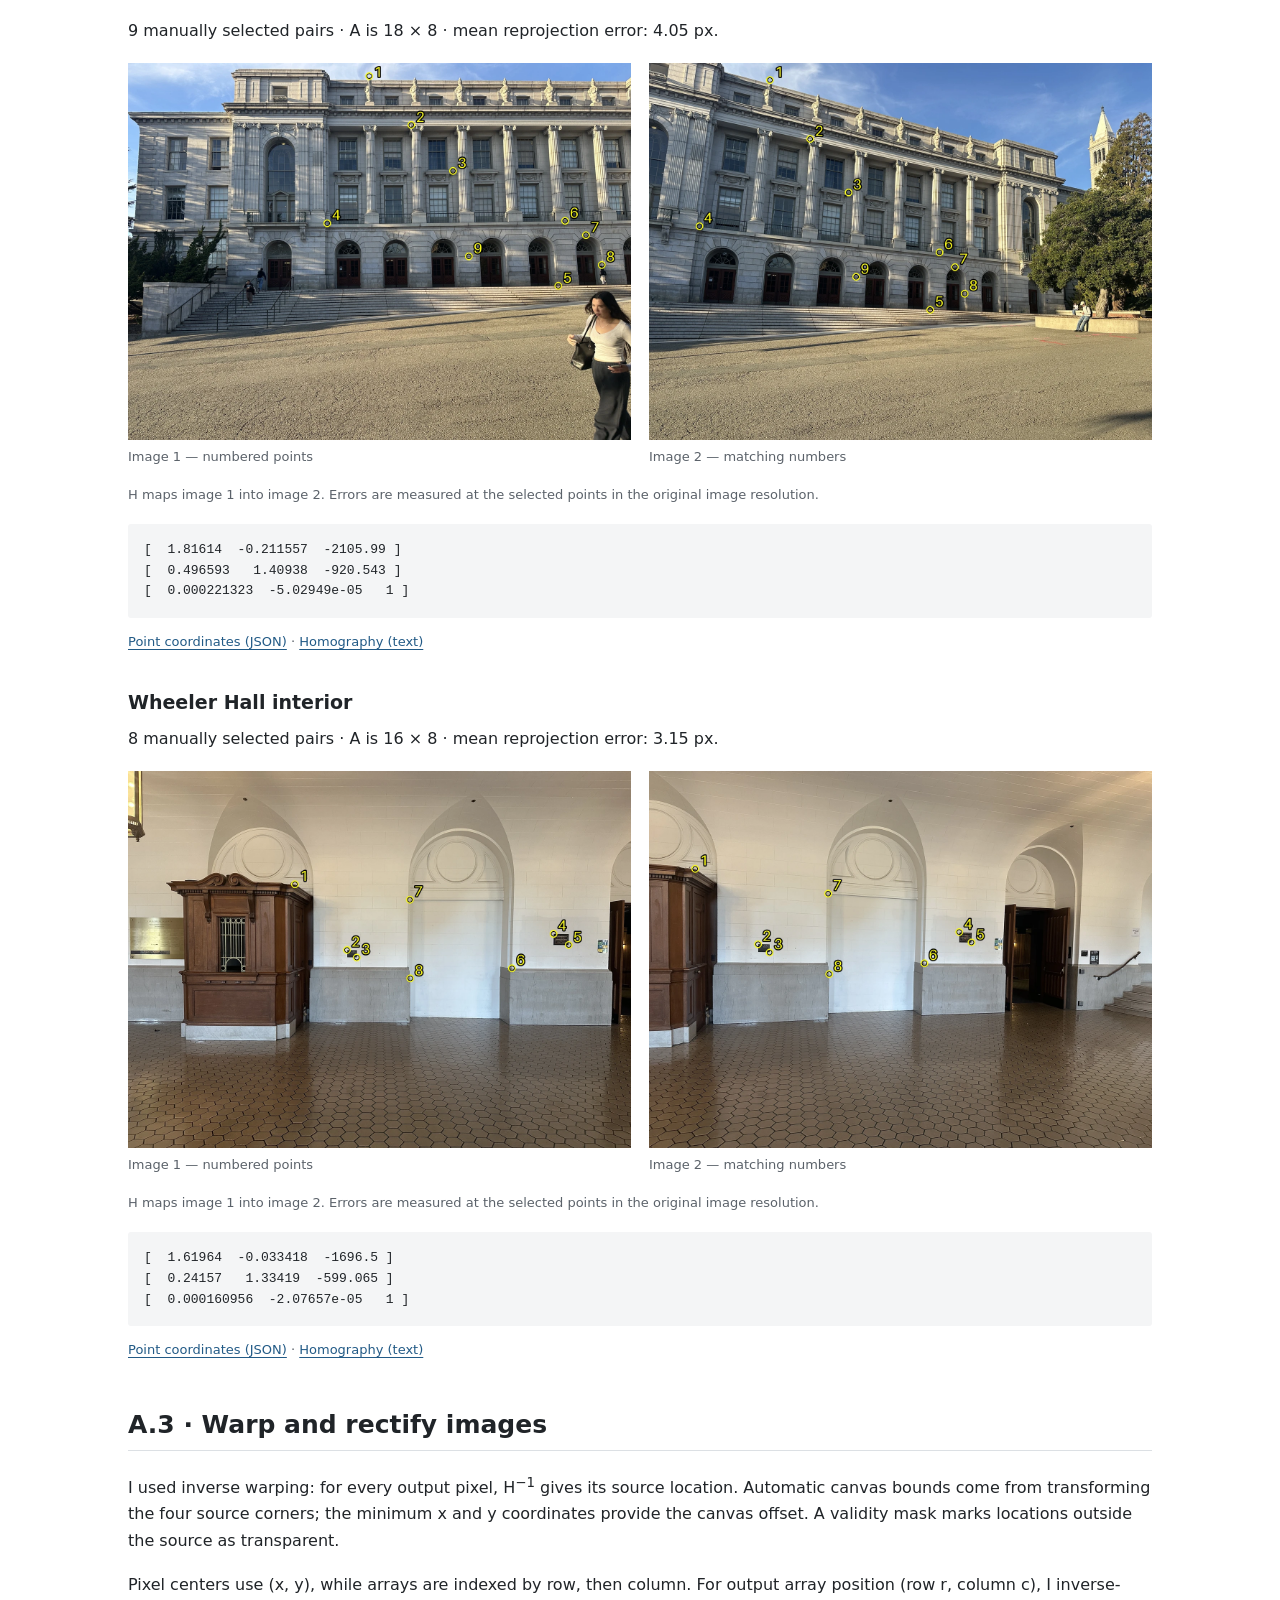
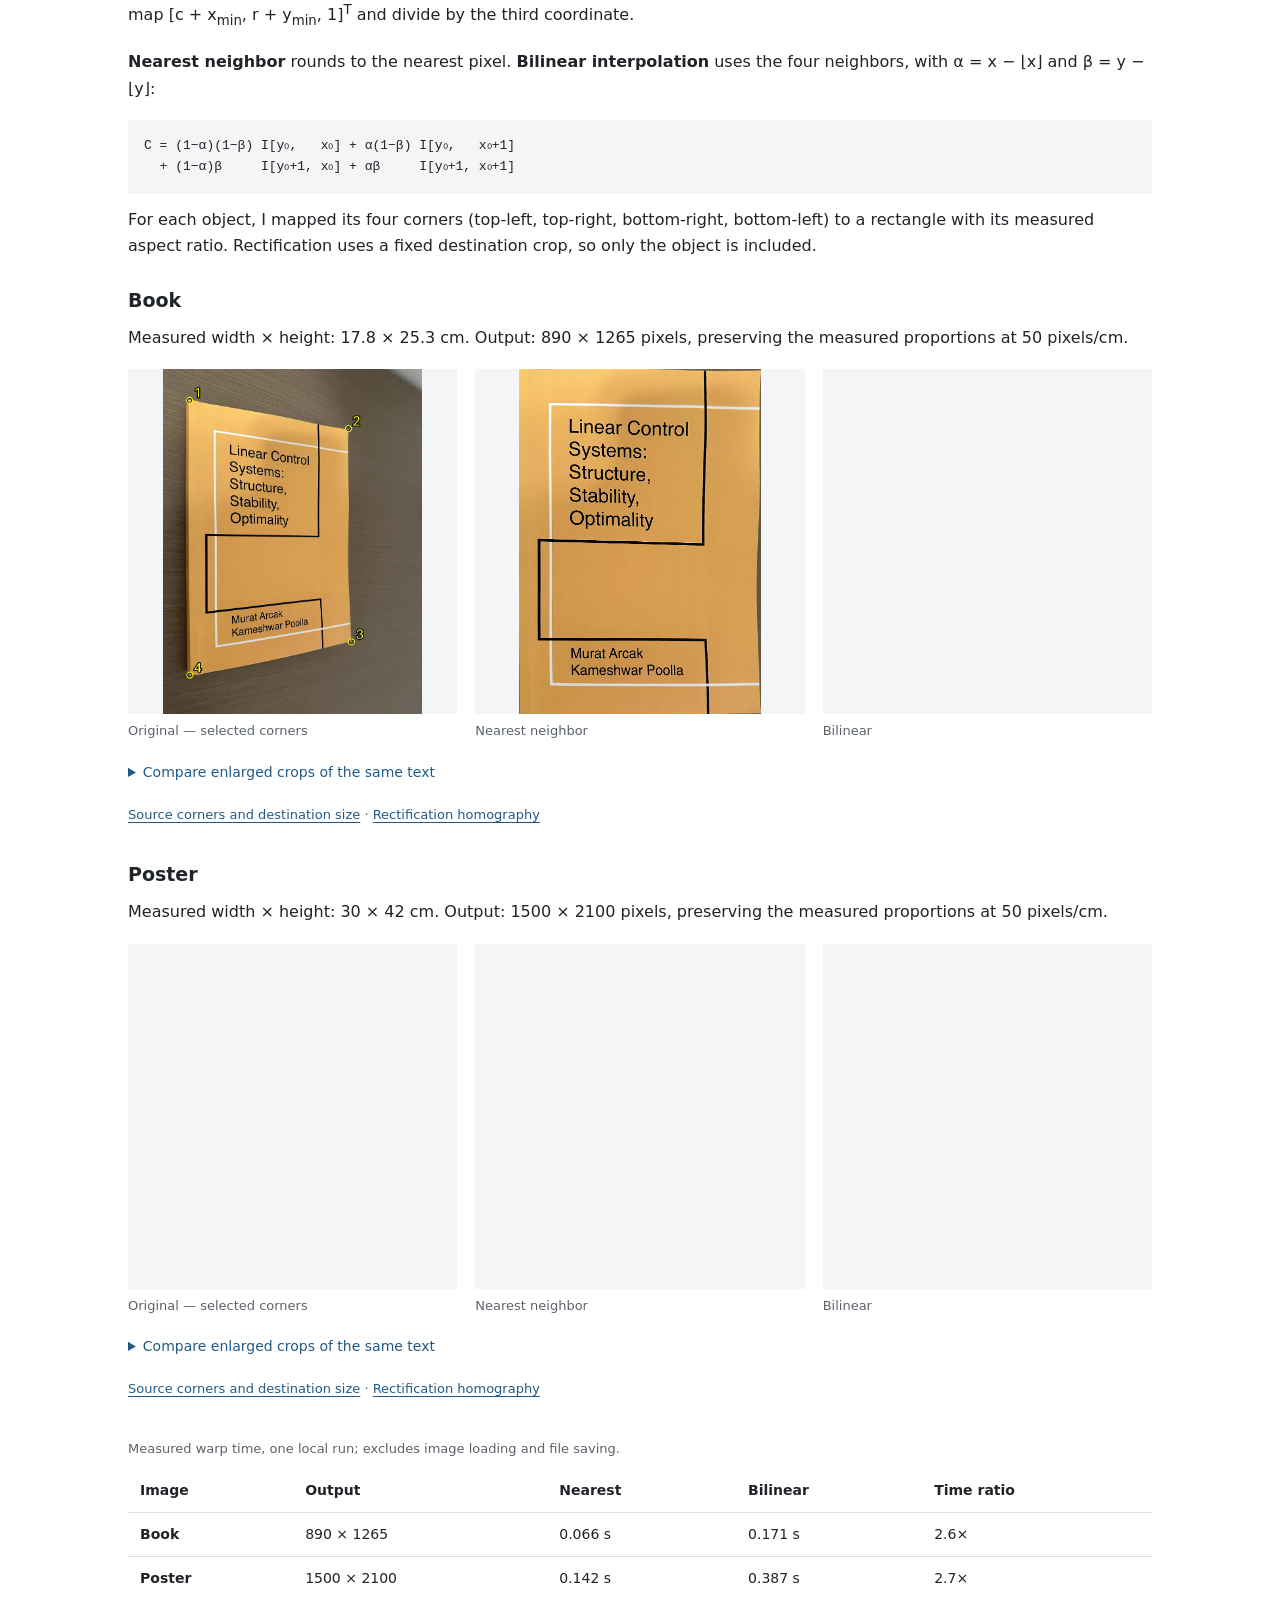
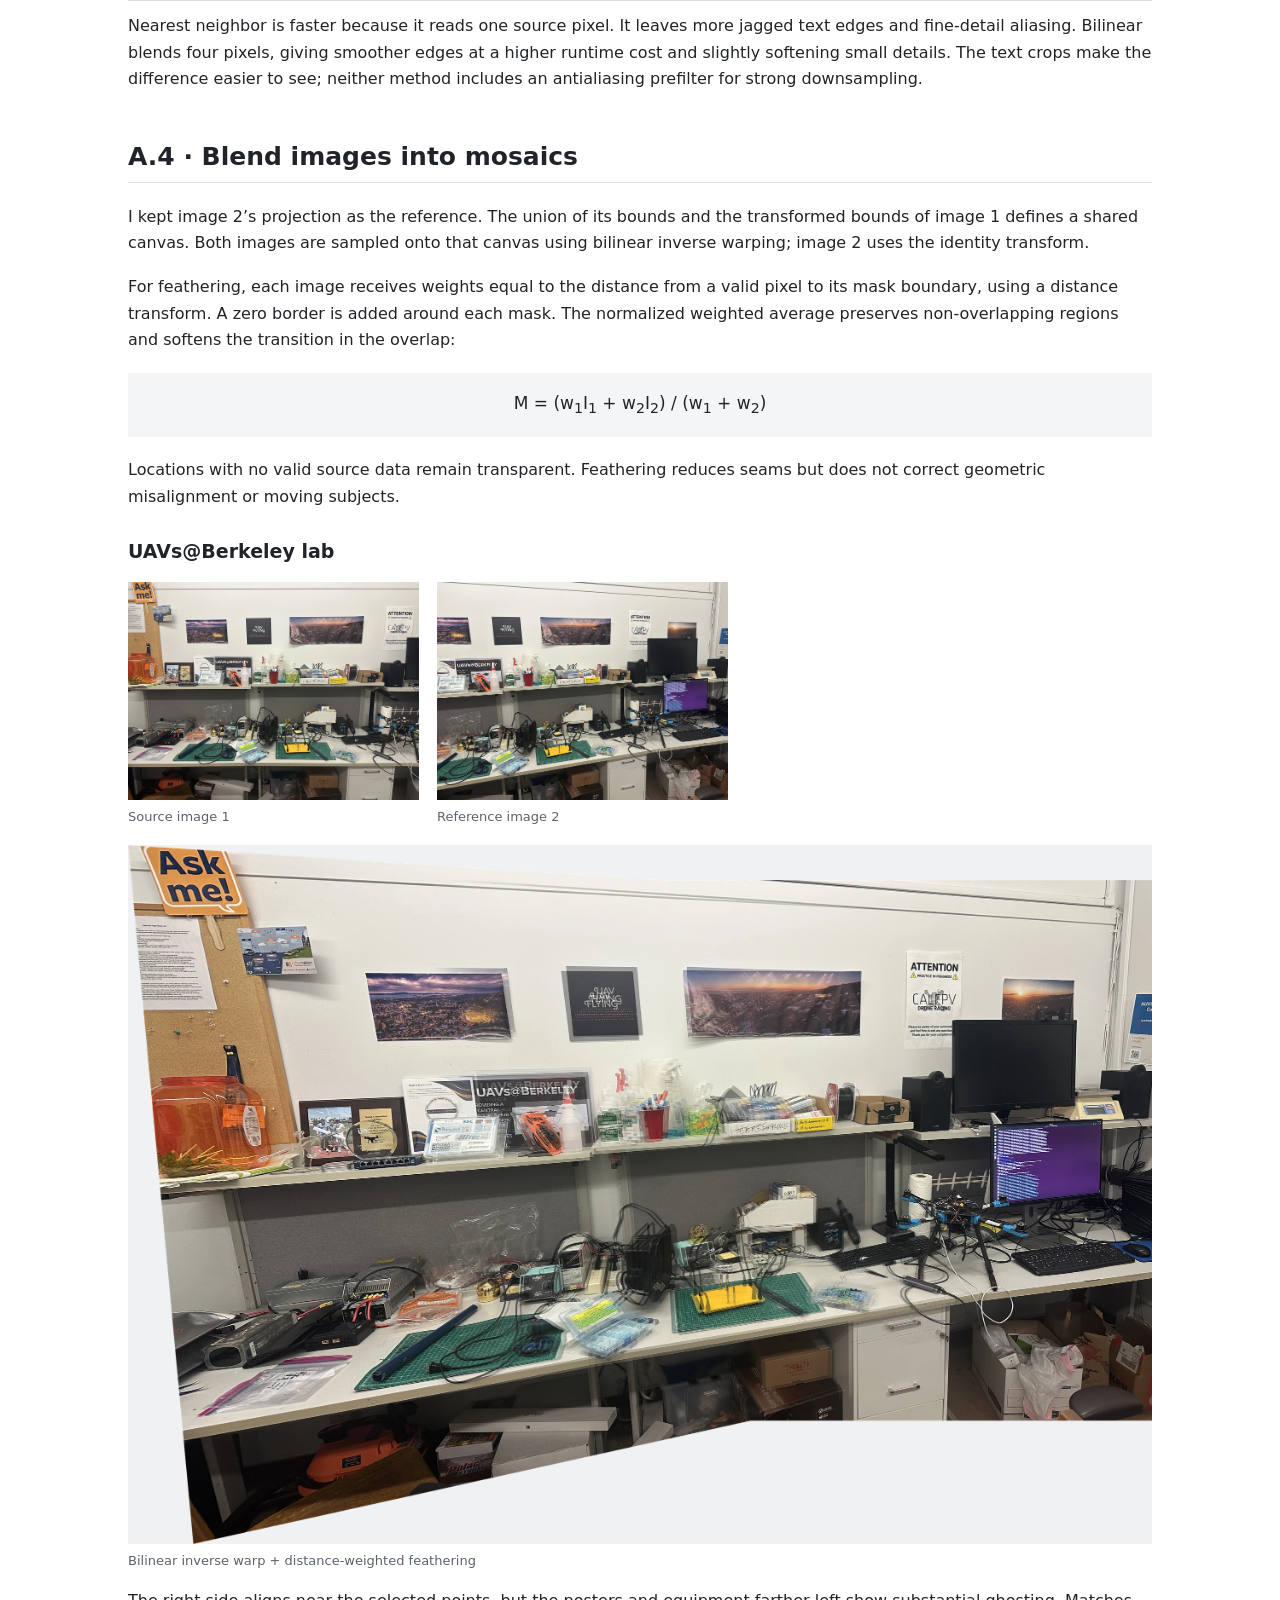
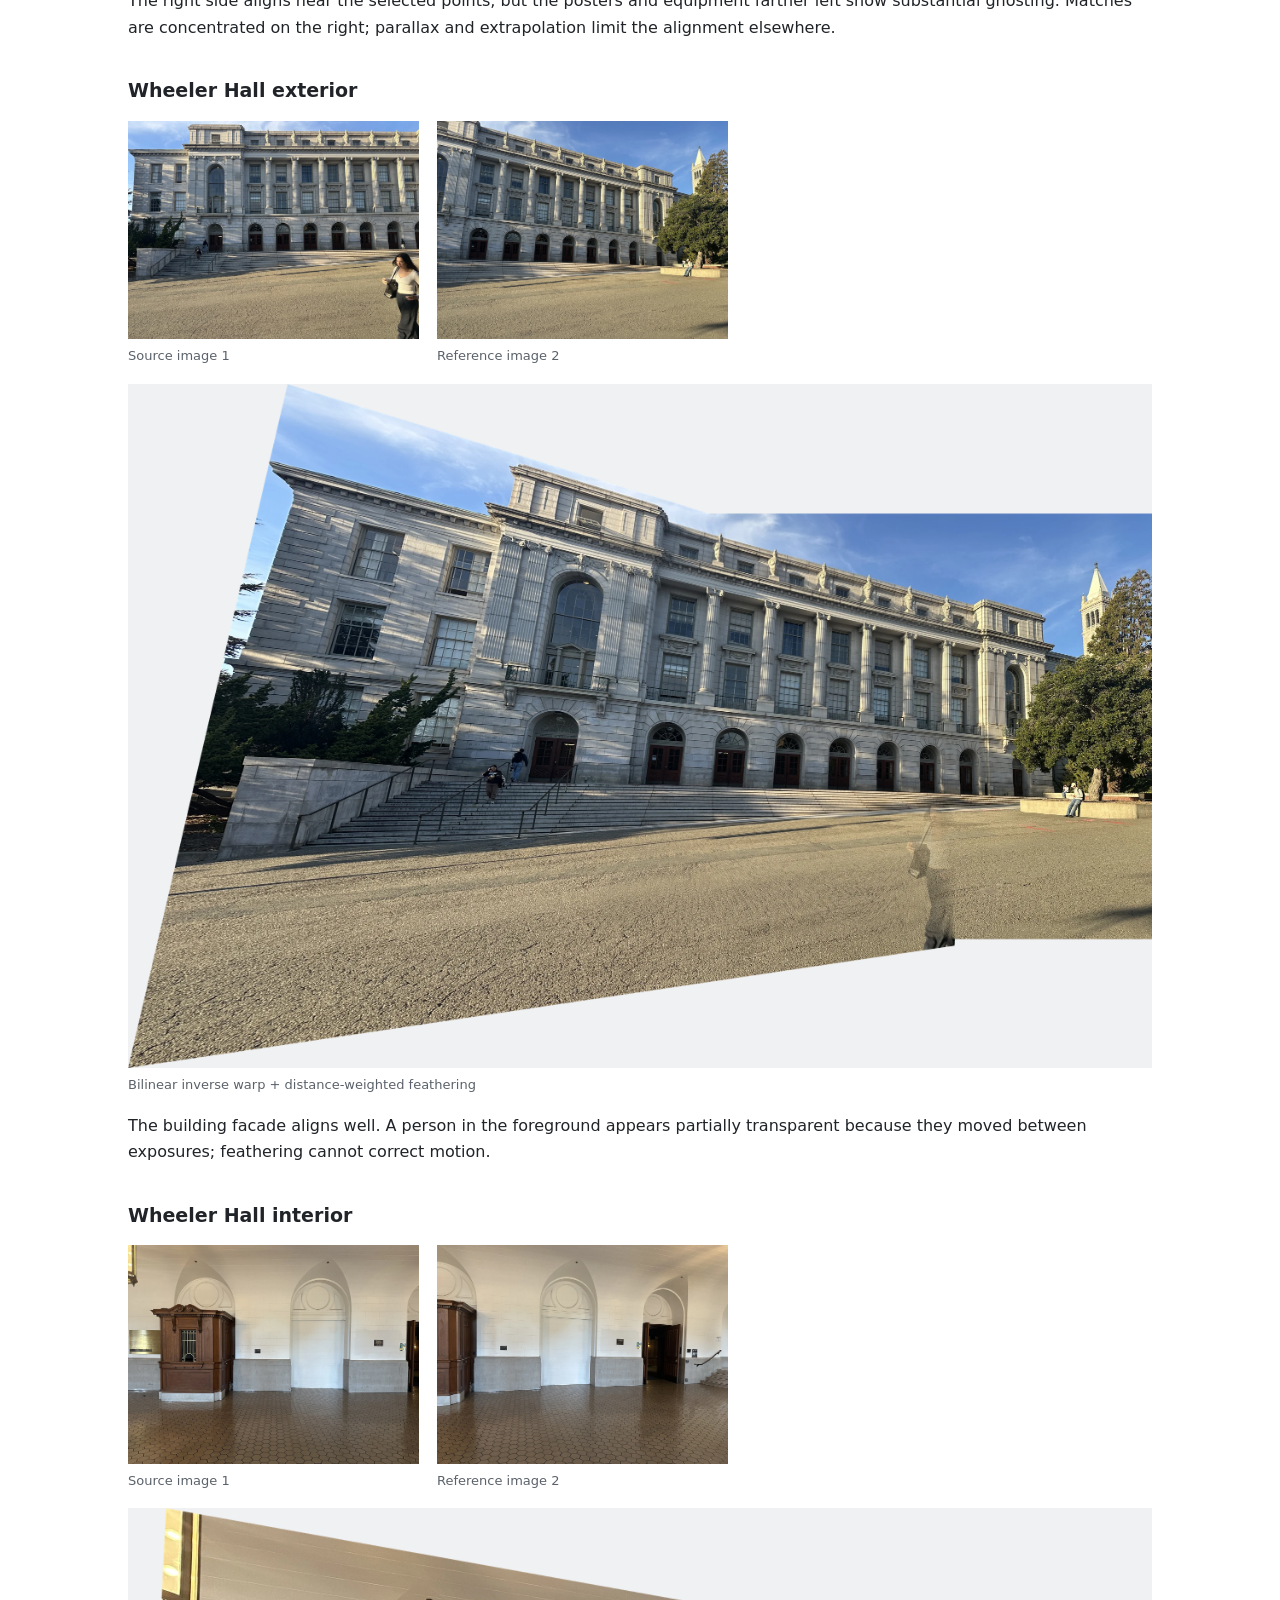
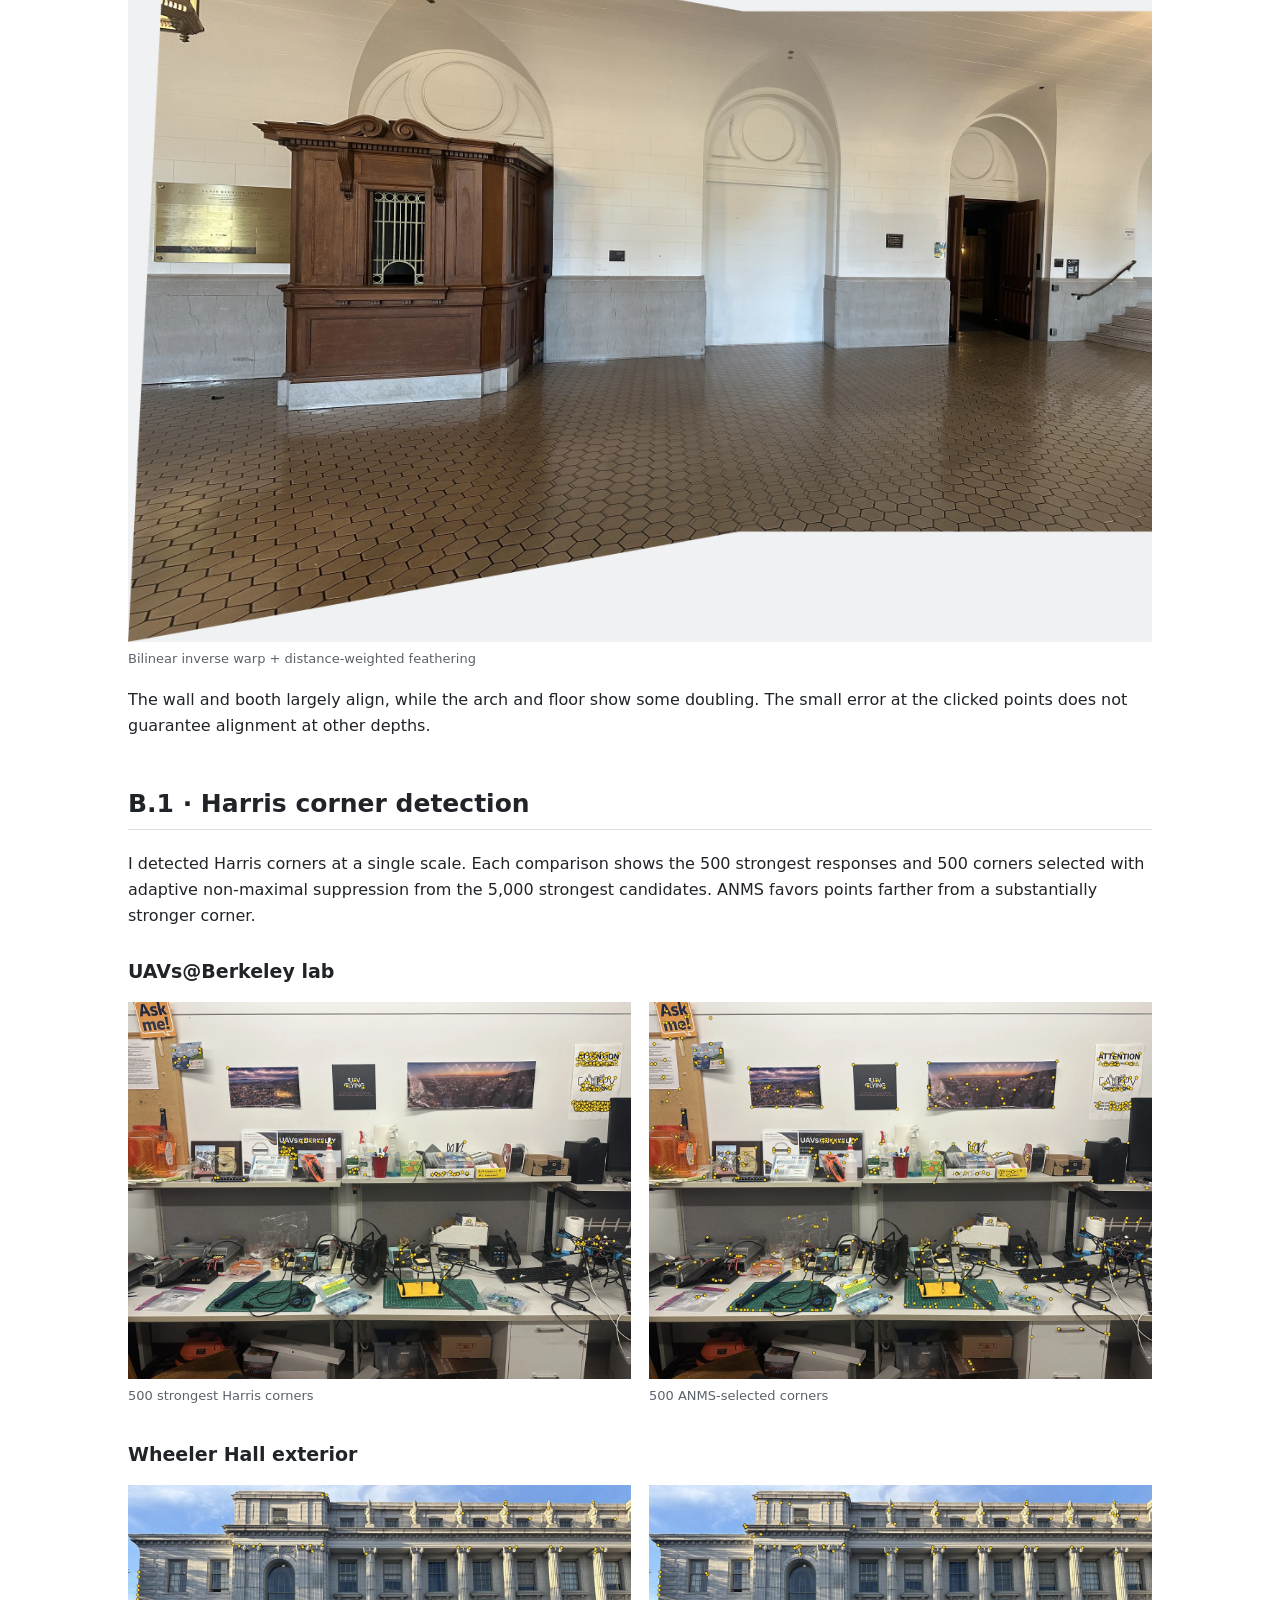
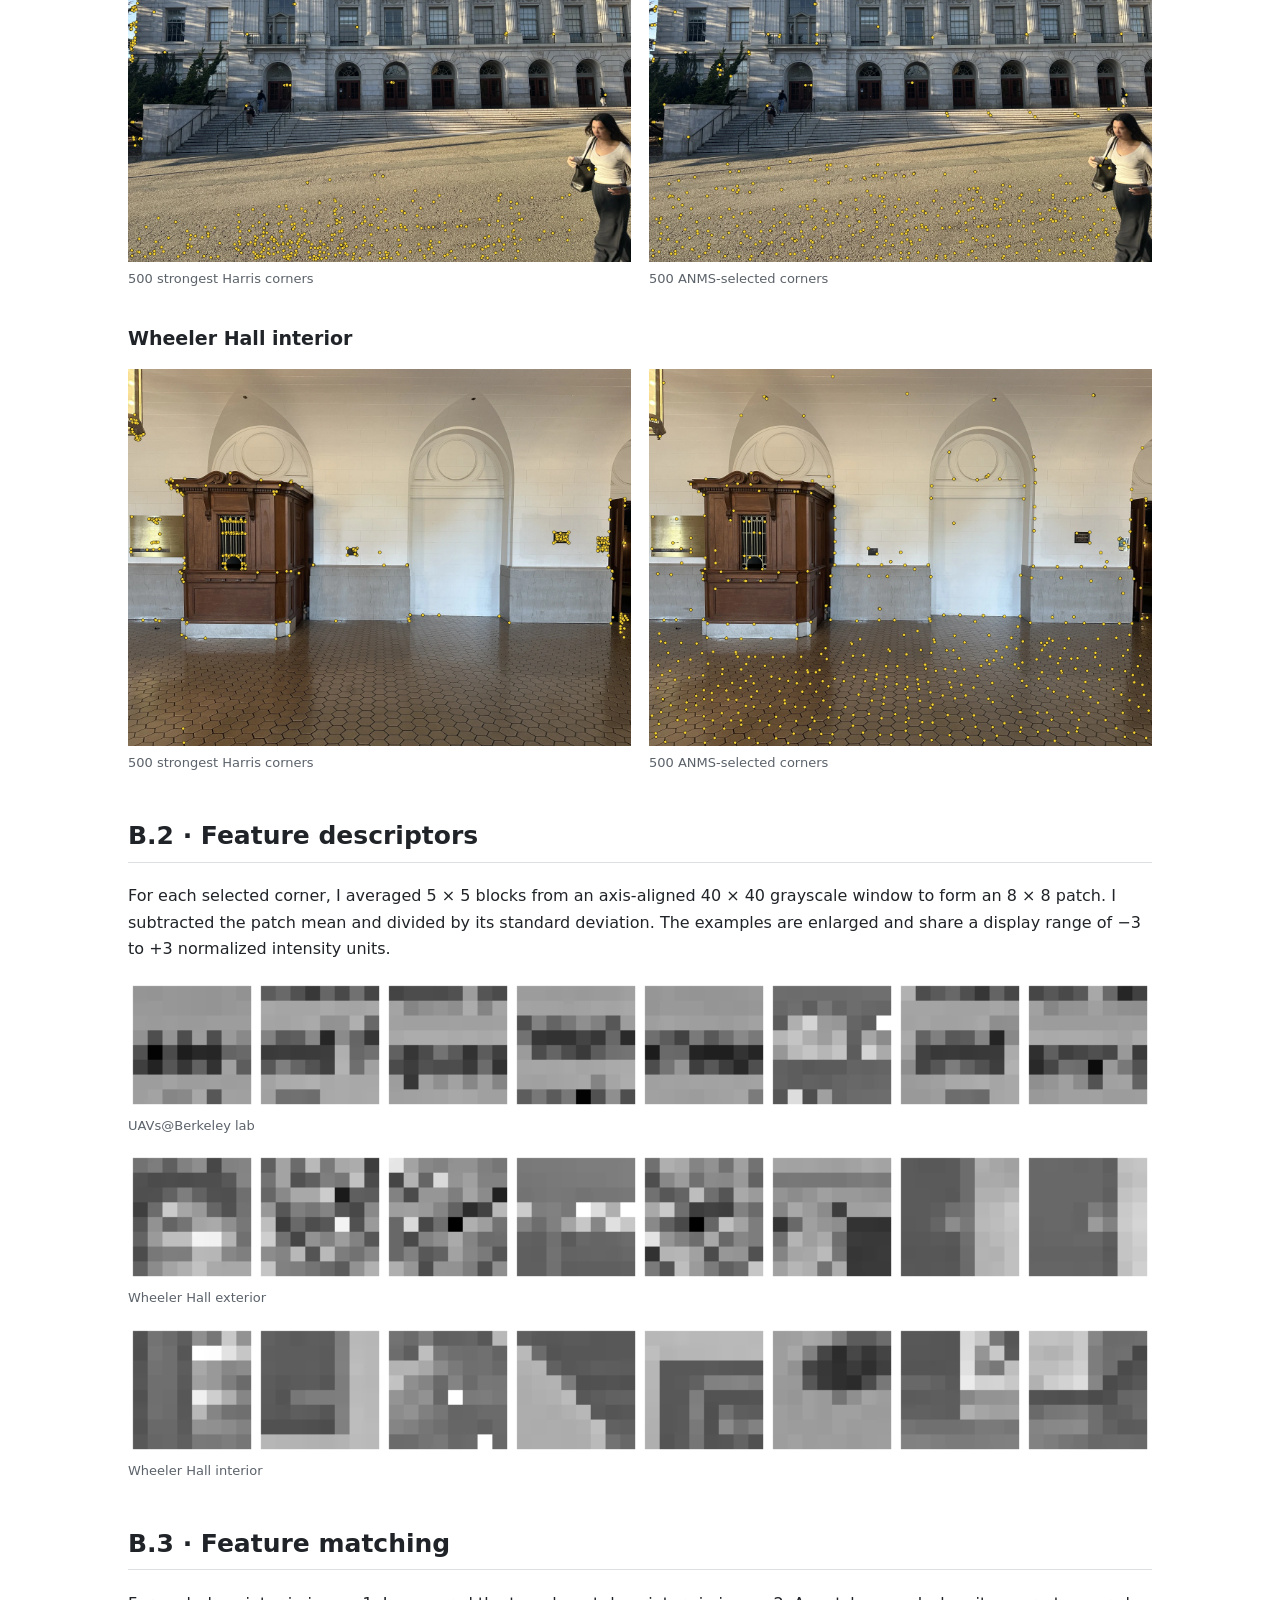
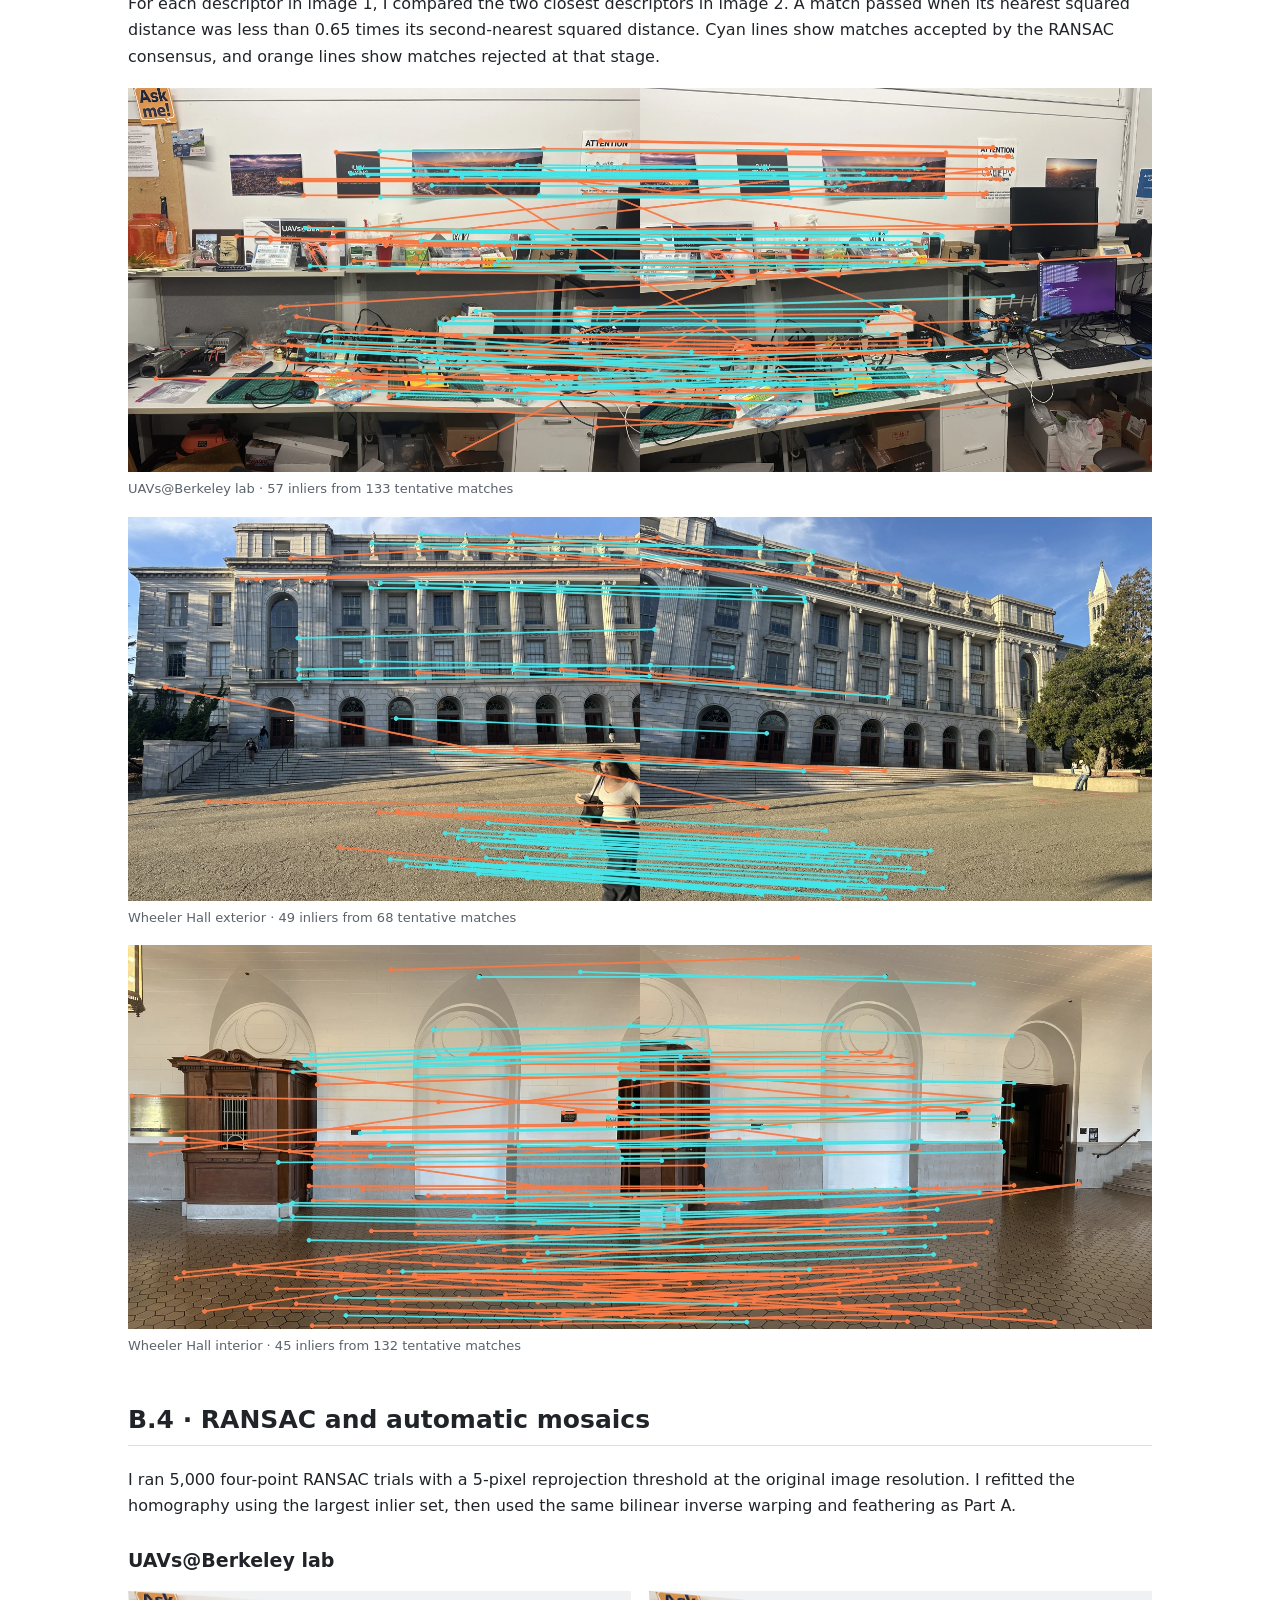
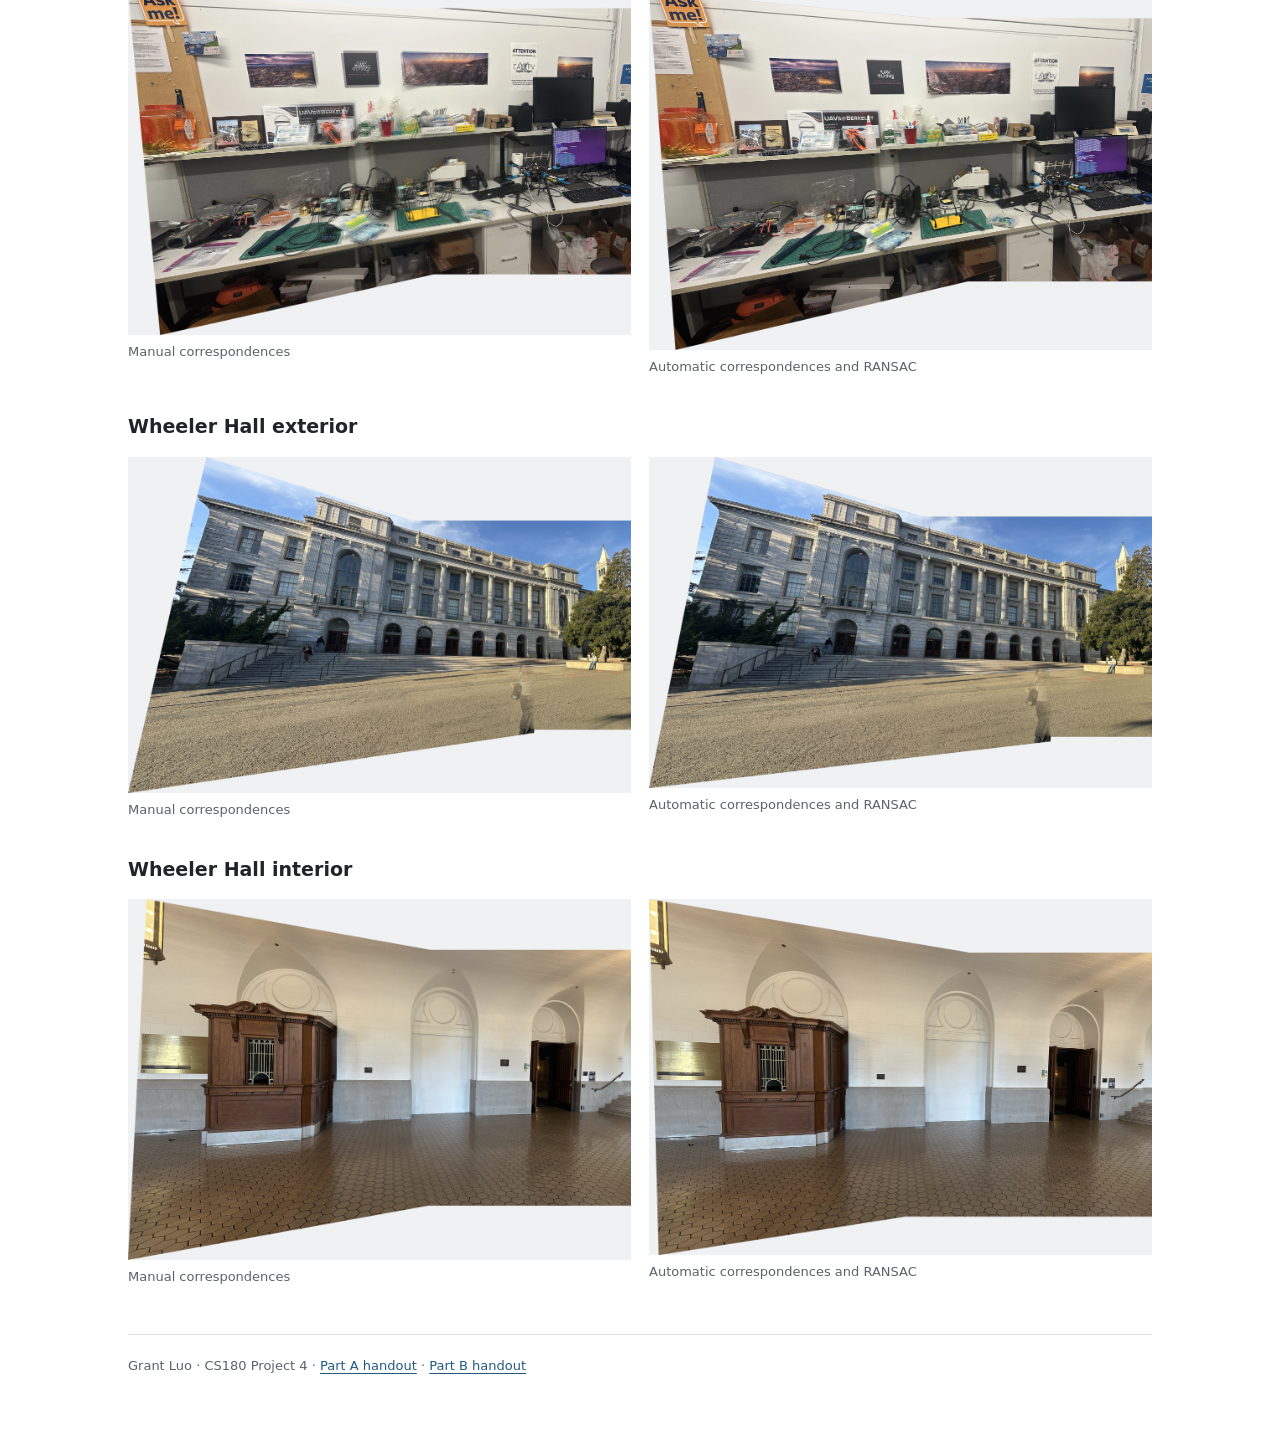
==== commit 19b95cce: "Complete Proj 4 Part B" ====
--- a/cs180/proj4/index.html
+++ b/cs180/proj4/index.html
@@ -3,18 +3,18 @@
 <head>
   <meta charset="utf-8">
   <meta name="viewport" content="width=device-width, initial-scale=1">
-  <meta name="description" content="Grant Luo's CS180 Project 4A: homographies, inverse warping, image rectification, and three feathered photo mosaics.">
-  <title>Project 4A · Image Warping &amp; Mosaicing · Grant Luo</title>
-  <link rel="stylesheet" href="style.css">
+  <meta name="description" content="Grant Luo's CS180 Project 4 on homographies, image rectification, and manual and automatic photo mosaics.">
+  <title>Project 4 · Image Warping &amp; Mosaicing · Grant Luo</title>
+  <link rel="stylesheet" href="style.css?v=2">
 </head>
 <body>
 <a class="skip" href="#main">Skip to results</a>
 <header>
   <p class="eyebrow">UC BERKELEY · CS180 · FALL 2026</p>
-  <h1>Project 4A: Image Warping &amp; Mosaicing</h1>
+  <h1>Project 4 · Image Warping &amp; Mosaicing</h1>
   <p>Grant Luo</p>
-  <p>Recovering homographies from manual matches, rectifying planar objects, and blending overlapping photographs.</p>
-  <nav aria-label="Project sections"><a href="#a1">A.1 · Pictures</a><a href="#a2">A.2 · Homographies</a><a href="#a3">A.3 · Rectification</a><a href="#a4">A.4 · Mosaics</a></nav>
+  <p>Rectifying planar objects and stitching overlapping photographs using manual and automatic correspondences.</p>
+  <nav aria-label="Project sections"><a href="#a1">A.1 · Pictures</a><a href="#a2">A.2 · Homographies</a><a href="#a3">A.3 · Rectification</a><a href="#a4">A.4 · Mosaics</a><a href="#b1">B.1 · Corners</a><a href="#b2">B.2 · Descriptors</a><a href="#b3">B.3 · Matching</a><a href="#b4">B.4 · Automatic mosaics</a></nav>
 </header>
 <main id="main">
 <section id="a1"><h2>A.1 · Shoot the pictures</h2>
@@ -110,7 +110,75 @@
       <figure class="mosaic"><a href="assets/interior-mosaic.webp"><img src="assets/interior-mosaic.webp" width="2371" height="1700" loading="lazy" decoding="async" alt="Wheeler Hall interior blended mosaic"></a><figcaption>Bilinear inverse warp + distance-weighted feathering</figcaption></figure>
       <p>The wall and booth largely align, while the arch and floor show some doubling. The small error at the clicked points does not guarantee alignment at other depths.</p></article>
 </section>
+<section id="b1">
+  <h2>B.1 · Harris corner detection</h2>
+  <p>I detected Harris corners at a single scale. Each comparison shows the 500 strongest responses and 500 corners selected with adaptive non-maximal suppression from the 5,000 strongest candidates. ANMS favors points farther from a substantially stronger corner.</p>
+  <article>
+    <h3>UAVs@Berkeley lab</h3>
+    <div class="images two">
+      <figure><a href="assets/part-b/lab-harris.webp"><img src="assets/part-b/lab-harris.webp" width="1400" height="1050" loading="lazy" alt="Strongest Harris responses overlaid on the lab photograph"></a><figcaption>500 strongest Harris corners</figcaption></figure>
+      <figure><a href="assets/part-b/lab-anms.webp"><img src="assets/part-b/lab-anms.webp" width="1400" height="1050" loading="lazy" alt="ANMS-selected corners overlaid on the lab photograph"></a><figcaption>500 ANMS-selected corners</figcaption></figure>
+    </div>
+  </article>
+  <article>
+    <h3>Wheeler Hall exterior</h3>
+    <div class="images two">
+      <figure><a href="assets/part-b/exterior-harris.webp"><img src="assets/part-b/exterior-harris.webp" width="1400" height="1050" loading="lazy" alt="Strongest Harris responses overlaid on the Wheeler Hall exterior"></a><figcaption>500 strongest Harris corners</figcaption></figure>
+      <figure><a href="assets/part-b/exterior-anms.webp"><img src="assets/part-b/exterior-anms.webp" width="1400" height="1050" loading="lazy" alt="ANMS-selected corners overlaid on the Wheeler Hall exterior"></a><figcaption>500 ANMS-selected corners</figcaption></figure>
+    </div>
+  </article>
+  <article>
+    <h3>Wheeler Hall interior</h3>
+    <div class="images two">
+      <figure><a href="assets/part-b/interior-harris.webp"><img src="assets/part-b/interior-harris.webp" width="1400" height="1050" loading="lazy" alt="Strongest Harris responses overlaid on the Wheeler Hall interior"></a><figcaption>500 strongest Harris corners</figcaption></figure>
+      <figure><a href="assets/part-b/interior-anms.webp"><img src="assets/part-b/interior-anms.webp" width="1400" height="1050" loading="lazy" alt="ANMS-selected corners overlaid on the Wheeler Hall interior"></a><figcaption>500 ANMS-selected corners</figcaption></figure>
+    </div>
+  </article>
+</section>
+<section id="b2">
+  <h2>B.2 · Feature descriptors</h2>
+  <p>For each selected corner, I averaged 5 × 5 blocks from an axis-aligned 40 × 40 grayscale window to form an 8 × 8 patch. I subtracted the patch mean and divided by its standard deviation. The examples are enlarged and share a display range of −3 to +3 normalized intensity units.</p>
+  <div class="images">
+    <figure><a href="assets/part-b/lab-descriptors.webp"><img src="assets/part-b/lab-descriptors.webp" width="832" height="104" loading="lazy" alt="Eight normalized feature patches from the lab"></a><figcaption>UAVs@Berkeley lab</figcaption></figure>
+    <figure><a href="assets/part-b/exterior-descriptors.webp"><img src="assets/part-b/exterior-descriptors.webp" width="832" height="104" loading="lazy" alt="Eight normalized feature patches from the Wheeler Hall exterior"></a><figcaption>Wheeler Hall exterior</figcaption></figure>
+    <figure><a href="assets/part-b/interior-descriptors.webp"><img src="assets/part-b/interior-descriptors.webp" width="832" height="104" loading="lazy" alt="Eight normalized feature patches from the Wheeler Hall interior"></a><figcaption>Wheeler Hall interior</figcaption></figure>
+  </div>
+</section>
+<section id="b3">
+  <h2>B.3 · Feature matching</h2>
+  <p>For each descriptor in image 1, I compared the two closest descriptors in image 2. A match passed when its nearest squared distance was less than 0.65 times its second-nearest squared distance. Cyan lines show matches accepted by the RANSAC consensus, and orange lines show matches rejected at that stage.</p>
+  <div class="images">
+    <figure><a href="assets/part-b/lab-matches.webp"><img src="assets/part-b/lab-matches.webp" width="2000" height="750" loading="lazy" alt="Feature correspondences across the two lab photographs"></a><figcaption>UAVs@Berkeley lab · 57 inliers from 133 tentative matches</figcaption></figure>
+    <figure><a href="assets/part-b/exterior-matches.webp"><img src="assets/part-b/exterior-matches.webp" width="2000" height="750" loading="lazy" alt="Feature correspondences across the two Wheeler Hall exterior photographs"></a><figcaption>Wheeler Hall exterior · 49 inliers from 68 tentative matches</figcaption></figure>
+    <figure><a href="assets/part-b/interior-matches.webp"><img src="assets/part-b/interior-matches.webp" width="2000" height="750" loading="lazy" alt="Feature correspondences across the two Wheeler Hall interior photographs"></a><figcaption>Wheeler Hall interior · 45 inliers from 132 tentative matches</figcaption></figure>
+  </div>
+</section>
+<section id="b4">
+  <h2>B.4 · RANSAC and automatic mosaics</h2>
+  <p>I ran 5,000 four-point RANSAC trials with a 5-pixel reprojection threshold at the original image resolution. I refitted the homography using the largest inlier set, then used the same bilinear inverse warping and feathering as Part A.</p>
+  <article>
+    <h3>UAVs@Berkeley lab</h3>
+    <div class="images two">
+      <figure><a href="assets/lab-mosaic.webp"><img src="assets/lab-mosaic.webp" width="2400" height="1639" loading="lazy" alt="Lab mosaic aligned using manually selected correspondences"></a><figcaption>Manual correspondences</figcaption></figure>
+      <figure><a href="assets/part-b/lab-automatic-mosaic.webp"><img src="assets/part-b/lab-automatic-mosaic.webp" width="2400" height="1714" loading="lazy" alt="Lab mosaic aligned using automatically matched features and RANSAC"></a><figcaption>Automatic correspondences and RANSAC</figcaption></figure>
+    </div>
+  </article>
+  <article>
+    <h3>Wheeler Hall exterior</h3>
+    <div class="images two">
+      <figure><a href="assets/exterior-mosaic.webp"><img src="assets/exterior-mosaic.webp" width="2400" height="1605" loading="lazy" alt="Exterior mosaic aligned using manually selected correspondences"></a><figcaption>Manual correspondences</figcaption></figure>
+      <figure><a href="assets/part-b/exterior-automatic-mosaic.webp"><img src="assets/part-b/exterior-automatic-mosaic.webp" width="2400" height="1581" loading="lazy" alt="Exterior mosaic aligned using automatically matched features and RANSAC"></a><figcaption>Automatic correspondences and RANSAC</figcaption></figure>
+    </div>
+  </article>
+  <article>
+    <h3>Wheeler Hall interior</h3>
+    <div class="images two">
+      <figure><a href="assets/interior-mosaic.webp"><img src="assets/interior-mosaic.webp" width="2371" height="1700" loading="lazy" alt="Interior mosaic aligned using manually selected correspondences"></a><figcaption>Manual correspondences</figcaption></figure>
+      <figure><a href="assets/part-b/interior-automatic-mosaic.webp"><img src="assets/part-b/interior-automatic-mosaic.webp" width="2400" height="1699" loading="lazy" alt="Interior mosaic aligned using automatically matched features and RANSAC"></a><figcaption>Automatic correspondences and RANSAC</figcaption></figure>
+    </div>
+  </article>
+</section>
 </main>
-<footer>Grant Luo · CS180 Project 4, Part A · <a href="https://cal-cs180.github.io/fa26/hw/proj3/partA.html">Assignment instructions</a></footer>
+<footer>Grant Luo · CS180 Project 4 · <a href="https://cal-cs180.github.io/fa26/hw/proj3/partA.html">Part A handout</a> · <a href="https://cal-cs180.github.io/fa26/hw/proj3/partB.html">Part B handout</a></footer>
 </body>
 </html>
--- a/cs180/proj4/style.css
+++ b/cs180/proj4/style.css
@@ -42,4 +42,5 @@
 td { font-variant-numeric:tabular-nums; }
 footer { border-top:1px solid var(--line); padding-top:20px; margin-top:48px; font-size:13px; color:var(--muted); }
 @media(max-width:650px) { body { padding:28px 18px 40px; } h1 { font-size:29px; } h2 { font-size:23px; } .two,.three { grid-template-columns:1fr; } .rectifications img { height:auto; max-height:560px; } nav { gap:10px 18px; } .equation { text-align:left; font-size:15px; } }
+#b4 .two { grid-template-columns:repeat(2,minmax(0,1fr)); }
 @media print { body { max-width:none; padding:0; font-size:10pt; } nav,.skip { display:none; } h1 { font-size:26pt; } h2 { font-size:18pt; } h3 { font-size:13pt; } figure,pre,table { break-inside:avoid; } h2,h3 { break-after:avoid; } .three { grid-template-columns:repeat(3,minmax(0,1fr)); } .two { grid-template-columns:repeat(2,minmax(0,1fr)); } .rectifications img { height:220px; } article { margin:22px 0; } .small,figcaption { font-size:8pt; } details { display:none; } a { color:inherit; } }
